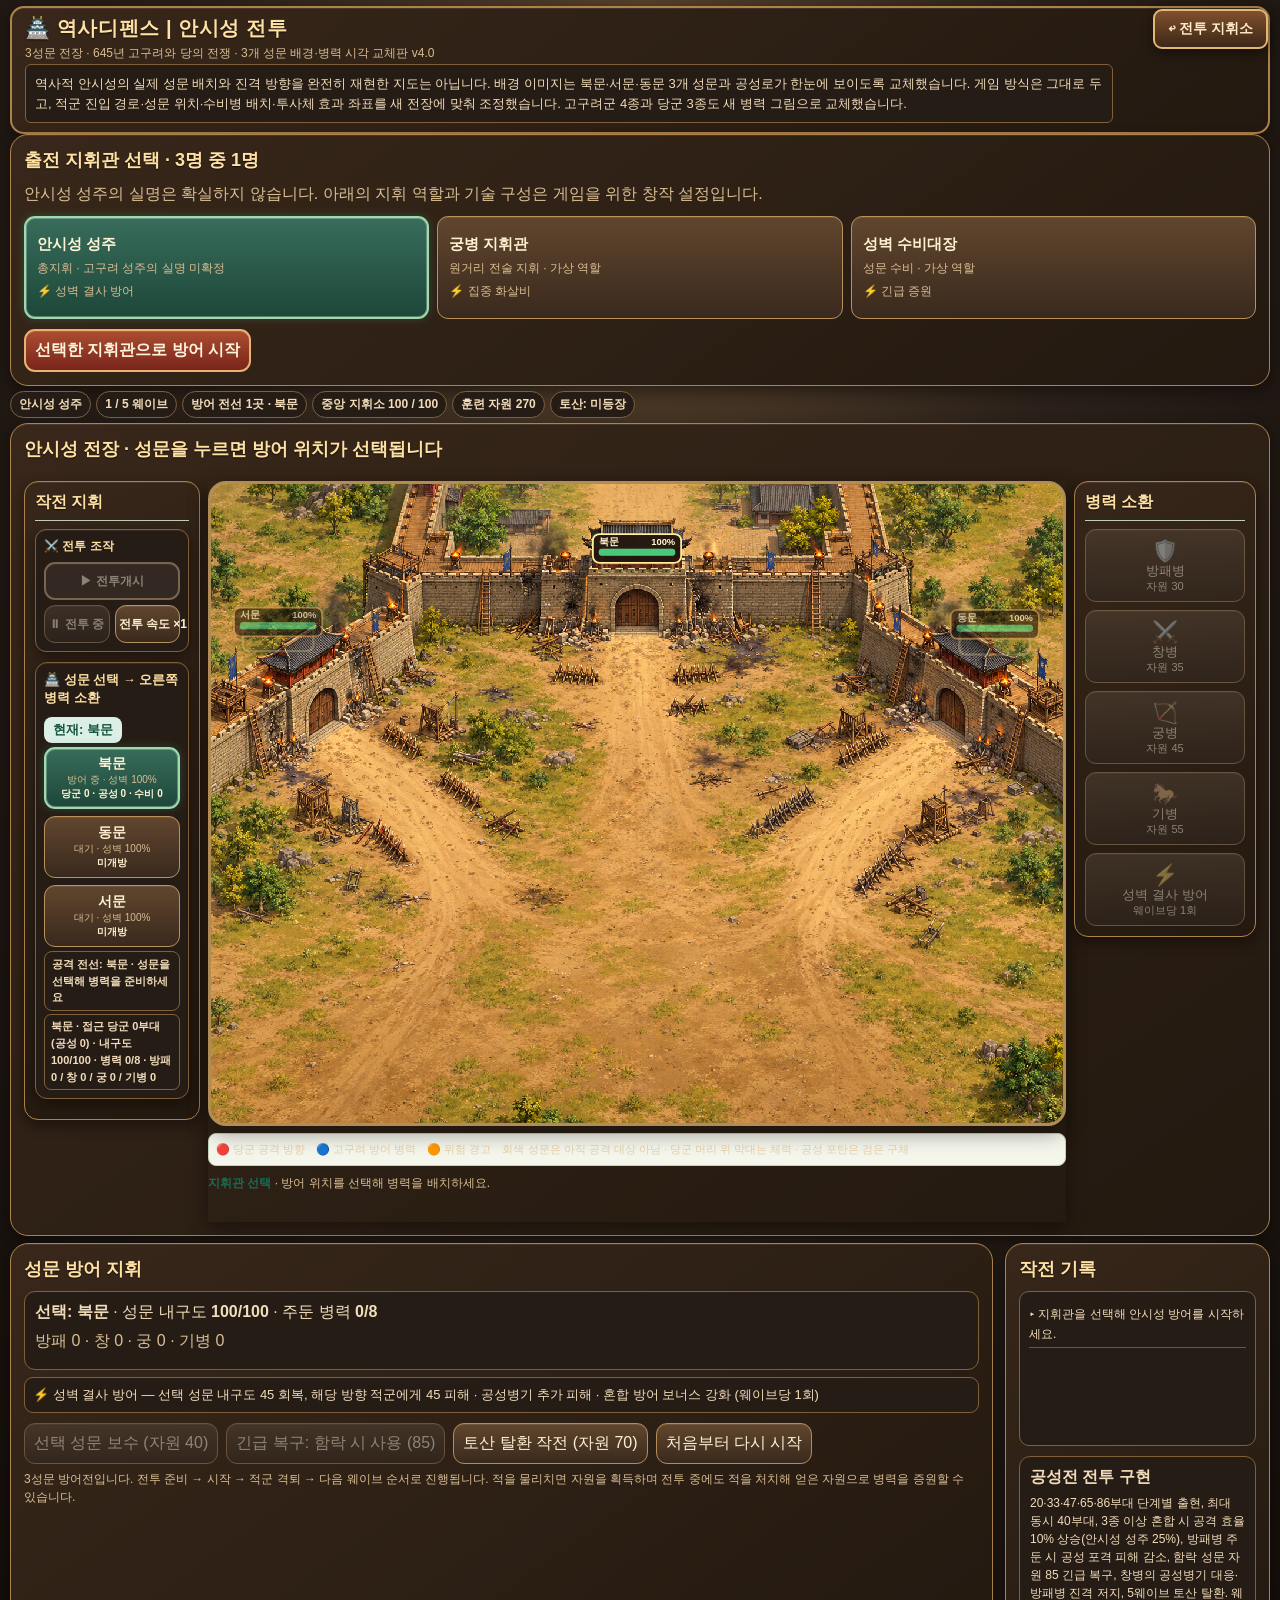
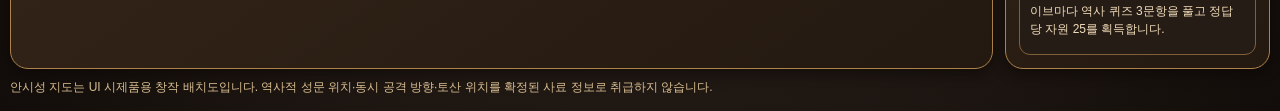
==== stages/ansi/index.html @ 58dad1f4 "Add 4 defense stages" ====
<!DOCTYPE html>
<html lang="ko"><head><meta charset="utf-8"/><meta content="width=device-width, initial-scale=1" name="viewport"/><title>역사디펜스 | 안시성 전투 v3.1 병력 그래픽 적용</title><style>
:root{font-family:'Malgun Gothic','Noto Sans KR',sans-serif;color:#27445b}*{box-sizing:border-box}body{margin:0;background:linear-gradient(145deg,#dceaf0,#f3ecdb);padding:14px}.wrap{max-width:1200px;margin:auto}header,.panel,.field{border:2px solid #ffffffd9;border-radius:18px;box-shadow:0 7px 18px #40606b21}header{background:#fffaf0ed;padding:14px 18px}h1{font-size:25px;margin:0 0 4px}h2{font-size:18px;margin:0 0 10px}p{line-height:1.5;margin:6px 0}.muted,small{color:#617b88}.hud{display:flex;gap:8px;flex-wrap:wrap;margin:10px 0}.chip{background:#fff;border-radius:30px;padding:7px 11px;font-size:13px;font-weight:700;border:1px solid #aacaca}.panel{padding:13px;background:#fffefaed}.field{overflow:hidden;position:relative;background:#b6c6a5}.field svg{display:block;width:100%;height:auto;max-height:535px}.layout{display:grid;grid-template-columns:minmax(0,1fr) 265px;gap:12px;margin-top:12px}.controls{display:grid;grid-template-columns:repeat(5,minmax(0,1fr));gap:7px;margin-top:10px}button{font:inherit;cursor:pointer;border:1px solid #a1b5bb;background:#eff6f6;border-radius:11px;color:#27445b;padding:9px}button:hover:not(:disabled){filter:brightness(.97)}button:disabled{cursor:not-allowed;opacity:.5}button.on{background:#d2ede5;border:2px solid #29886b;color:#175b47}.gates{display:grid;grid-template-columns:repeat(4,1fr);gap:6px}.gate{padding:7px 2px;min-width:0;font-weight:700;font-size:13px}.gate small{display:block;font-weight:400;font-size:11px}.stepper{display:flex;gap:6px;flex-wrap:wrap}.stepper button{min-width:48px;padding:7px 10px}.big{font-size:16px;font-weight:800;display:block}.sub{display:block;font-size:11px;margin-top:3px}.action{background:#dcebe5}.log{height:155px;overflow:auto;background:#eef3f1;border-radius:10px;padding:9px;font-size:12px;line-height:1.7}.log div{padding:3px 0;border-bottom:1px solid #d2dedb}.stat{background:#edf3f5;padding:10px;border-radius:11px;margin-top:10px}.notice{background:#fff1d1;border-left:4px solid #b88132;padding:9px;border-radius:6px;font-size:13px}.field .lane{transition:opacity .2s}.field .gateShape{cursor:pointer}.field .gateShape:hover rect{filter:brightness(1.15)}.mark{font-size:13px;font-weight:900;paint-order:stroke;stroke:#162b25;stroke-width:2.8px;stroke-linejoin:round;fill:white}.enemy{fill:#c45241;stroke:white;stroke-width:1.5}.enemy.siege{fill:#875745;stroke:#f4c76f;stroke-width:3}.enemyLabel{font-size:11px;font-weight:800;fill:white;text-anchor:middle;pointer-events:none}.projectile{fill:#f8da78;stroke:#ac702d;stroke-width:2}.warn{color:#a8412e;font-weight:900}.phase{font-weight:800;color:#196c55}.ally{fill:#4588ac;stroke:white;stroke-width:1.2}#hill{display:none}.footer{font-size:12px;color:#617b88;margin:9px 0}.legend{font-size:12px}.legend span{margin-right:12px}.status{font-size:12px;color:#466b76}@media(max-width:860px){.layout{grid-template-columns:1fr}.field svg{max-height:none}.log{height:110px}}@media(max-width:590px){body{padding:6px}h1{font-size:19px}.controls{gap:3px}.controls button{font-size:12px;padding:7px 2px}.gates{gap:3px}.gate{font-size:11px}.gate small{font-size:10px}}

.heroPick{display:grid;grid-template-columns:repeat(3,minmax(0,1fr));gap:8px;margin:10px 0}.heroPick button{min-height:103px;text-align:left;padding:11px;background:#f2f6ef}.heroPick button strong{display:block;font-size:15px}.heroPick button span{display:block;color:#617b88;font-size:12px;margin-top:6px;line-height:1.4}.heroPick button.on{background:#d4eee2}.heroPick button[aria-pressed="true"]{outline:2px solid #287962}.gateAlert{background:#ffe1d6!important;border-color:#cc453b!important;color:#8b251f!important;animation:gatePulse 1s infinite alternate}@keyframes gatePulse{from{box-shadow:0 0 0 transparent}to{box-shadow:0 0 0 4px #dc5c4555}}.dangerBanner{font-weight:800;color:#a52920;margin-top:8px;min-height:22px}.heroStatus{margin-top:7px;background:#e7f3ea;padding:8px;border-radius:9px;font-size:13px}@media(max-width:590px){.heroPick{grid-template-columns:1fr}.heroPick button{min-height:58px}.heroPick button span{margin-top:2px}}

/* v0.4: battlefield-side gate selector */
.quickGateWrap{margin-top:9px;padding:10px 11px;background:#fffdf6;border:1px solid #b7d2cb;border-radius:12px}
.quickGateTitle{display:flex;justify-content:space-between;gap:10px;align-items:center;font-size:13px;font-weight:800;margin-bottom:7px;flex-wrap:wrap}
#quickGates{display:grid;grid-template-columns:repeat(4,minmax(0,1fr));gap:6px}
#quickGates button{min-width:0;padding:7px 4px;font-weight:800;font-size:13px;min-height:47px;background:#eff6f6}
#quickGates button.on{background:#c6ebdb;border:2px solid #287962;color:#13533e}
#quickGates button.is-inactive{background:#e7e9e7;color:#67787e}
#quickGates button.is-fallen{background:#dadfe2;color:#5f666c}
#quickGates button.gateAlert{background:#ffe1d6!important}
#quickGates small{display:block;font-size:10px;font-weight:500;margin-top:2px}
#quickGateSummary{margin-top:7px;font-size:12px;font-weight:700;color:#2d5962;min-height:19px}
#troops{margin-top:7px}
#troops button{min-height:78px}
#selectedInfo{margin-top:5px}
@media(max-width:590px){.quickGateWrap{padding:7px}#quickGates{gap:3px}#quickGates button{font-size:12px;padding:6px 1px}.quickGateTitle{font-size:12px}#troops button{min-height:70px}}
/* v0.5: threat awareness without scrolling */
#quickGates button{position:relative;transition:background-color .15s,border-color .15s}
#quickGates button .gateMeta{display:block;font-size:11px;font-weight:650;margin-top:3px}
#quickGates button .gateAlertText{color:#9b2820;font-weight:900}
#quickGates button.is-watch{background:#fff0cc;border-color:#cb9a43}
#quickGates button.is-critical{background:#ffcec6!important;border:2px solid #c53e33!important;animation:gatePulse .85s infinite alternate}
#quickGates button.on{outline:2px solid #167557;outline-offset:-4px}
#quickGates button.is-critical.on{outline:3px solid #167557;outline-offset:-5px}
#threatOverview{margin-top:8px;padding:8px 10px;background:#edf5f2;border-radius:8px;font-size:12px;font-weight:700;line-height:1.5}
#threatOverview.has-danger{background:#fff0d8;color:#873923;border-left:4px solid #d35a3d}
#quickGateSummary{line-height:1.55}
#dangerBanner{line-height:1.55}
@media(max-width:590px){#quickGates button .gateMeta{font-size:10px}#quickGates button{min-height:66px}}

/* v0.6: character silhouettes, legible health and projectile rendering */
#unitMarkers .troopSprite,#enemyMarkers .enemySprite{pointer-events:none;filter:drop-shadow(0 2px 2px #233d3470)}
#enemyMarkers .enemySprite{transition:filter .1s}
#enemyMarkers .bossGlow{filter:drop-shadow(0 0 8px #f3ac50)}
#projectileMarkers .shotTrail{stroke:#e3a448;stroke-width:3;stroke-linecap:round}
#projectileMarkers .shotImpact{fill:#ffe1a0;stroke:#d0833d;stroke-width:2}
#quickGates button.is-critical{animation:gatePulse .85s infinite alternate}
.battleKey{display:flex;gap:12px;flex-wrap:wrap;align-items:center;margin:7px 0;font-size:12px;font-weight:700;color:#365868}
.battleKey .blueDot,.battleKey .redDot,.battleKey .amberDot{width:10px;height:10px;display:inline-block;border-radius:50%;margin-right:4px}
.battleKey .blueDot{background:#387eac}.battleKey .redDot{background:#b14b3a}.battleKey .amberDot{background:#bb833f}

/* v0.7 combat motion and siege feedback */
#enemyMarkers .enemySprite .walkBody{transform-box:fill-box;transform-origin:center bottom;animation:ansiMarch .43s ease-in-out infinite alternate}
#enemyMarkers .enemySprite.siegeType .walkBody{animation:ansiSiegeRoll .7s ease-in-out infinite alternate}
#enemyMarkers .enemySprite.bossType .walkBody{animation:ansiMarch .7s ease-in-out infinite alternate}
#unitMarkers .troopSprite{animation:ansiGuard 1.15s ease-in-out infinite alternate}
#enemyMarkers .enemySprite .siegeWheel{fill:#4d392e;stroke:#e6b874;stroke-width:2}
#impactMarkers .gateExplosion{pointer-events:none}
#impactMarkers .gateExplosion circle{fill:#f4c574;stroke:#d6653d;stroke-width:2}
#impactMarkers .gateExplosion text{fill:#fff;stroke:#71382b;stroke-width:2;paint-order:stroke;font-weight:900}
#impactMarkers .arrowHit{fill:#ffeaa7;stroke:#e7a34e;stroke-width:2}
#gateShapes .gateHitGlow{pointer-events:none;fill:#ffbd74;opacity:.68}
@keyframes ansiMarch{from{transform:translateY(-1.5px) rotate(-2deg)}to{transform:translateY(1.5px) rotate(2deg)}}
@keyframes ansiSiegeRoll{from{transform:translateX(-2px) rotate(-1deg)}to{transform:translateX(2px) rotate(1deg)}}
@keyframes ansiGuard{from{opacity:.86}to{opacity:1}}
@media(prefers-reduced-motion:reduce){#enemyMarkers .enemySprite .walkBody,#unitMarkers .troopSprite{animation:none}}

/* v1.5 tablet readability and single-glance control layout */
html{scroll-behavior:smooth}
#quickGates button{touch-action:manipulation}
#troops button{touch-action:manipulation;line-height:1.2}
#quickGateCurrent{background:#dcefe6;color:#13543d;border-radius:8px;padding:4px 9px;white-space:nowrap}
#quickGates button.on{box-shadow:inset 0 0 0 2px #166a51,0 2px 7px #12654922}
#quickGateSummary{background:#edf6f1;border-radius:7px;padding:5px 8px}
#troops button:not(:disabled){background:#f5fbf8;border-color:#8bbcaf}
#troops button#skill:not(:disabled){background:#fff0d1;border-color:#d3a751}
#troops button:focus-visible,#quickGates button:focus-visible{outline:3px solid #e6a833;outline-offset:1px}
@media (min-width:800px) and (max-height:900px){
 body{padding:6px 10px}header{padding:7px 13px}h1{font-size:20px;margin-bottom:1px}header p{font-size:12px;margin:2px 0}
 .hud{margin:5px 0;gap:5px}.chip{padding:4px 8px;font-size:12px}
 .field svg{max-height:min(42vh,360px)}
 .legend{font-size:10px;line-height:1.2;margin-top:2px}
 .quickGateWrap{margin-top:4px;padding:6px 8px}.quickGateTitle{margin-bottom:4px}
 #quickGates button{min-height:50px;padding:3px 3px;font-size:12px}
 #quickGates small{font-size:10px;margin-top:0}#quickGates button .gateMeta{font-size:10px;margin-top:0}
 #threatOverview{margin-top:4px;padding:4px 7px;font-size:11px}
 #quickGateSummary{margin-top:3px;padding:3px 6px;font-size:11px}
 #troops{margin-top:4px}#troops button{min-height:62px;padding:4px 5px;font-size:12px}
 #troops .big{font-size:18px}#troops .sub{margin-top:1px}
 .layout{margin-top:7px}
}
@media(max-width:799px){
 .field svg{max-height: min(47vh,420px)}
 #quickGates{gap:4px}#quickGates button{min-height:60px}
 .quickGateWrap{padding:7px}.controls{gap:4px}
 #troops button{min-height:72px;padding:5px 2px}
}
@media(max-width:440px){
 .quickGateTitle{font-size:11px;gap:4px}
 #quickGateCurrent{padding:2px 5px}
 #quickGates button{font-size:11px;padding:5px 1px}
 #quickGates button .gateMeta{font-size:9px}
 #quickGateSummary{font-size:11px}
}
@media(prefers-reduced-motion:reduce){html{scroll-behavior:auto}#quickGates button.is-critical{animation:none}}
.worksheetQuiz[hidden]{display:none!important}.worksheetQuiz{margin:10px 0;border:2px solid #b7bfa0}.quizTop{display:flex;justify-content:space-between;align-items:center;gap:12px}.quizTop h2{margin:0}.quizTop span{font-weight:800;color:#43665a}.quizAnswers{display:grid;grid-template-columns:repeat(2,minmax(0,1fr));gap:8px;margin:10px 0}.quizAnswers button{padding:14px 11px;min-height:52px;text-align:left;background:#edf5f3;border:1px solid #9fb9be;border-radius:11px;font-size:15px;cursor:pointer}.quizAnswers button:disabled{opacity:.68;cursor:default}#quizQuestion{font-size:17px;line-height:1.5}#quizFeedback{min-height:24px;color:#215d59;font-weight:700}@media(max-width:620px){.quizAnswers{grid-template-columns:1fr}}
/* v1.9: No-scroll flow: battlefield → compact combat control → gate selection → summon */
.quickCombatBar{display:flex;align-items:center;justify-content:space-between;gap:8px;margin:10px 0 0;padding:7px 10px;border:1px solid #a3c8b9;border-radius:11px;background:#e8f4ee;flex-wrap:wrap}
.quickCombatLabel{font-size:12px;font-weight:900;color:#27614e;white-space:nowrap}
.quickCombatBar .stepper{display:flex;gap:6px;align-items:center;flex-wrap:nowrap}
.quickCombatBar .stepper button{min-height:37px;padding:6px 11px;font-size:12px;font-weight:800;white-space:nowrap}
.quickCombatBar #startWave{background:#28765b;color:white;border-color:#216e53}
.quickCombatBar #startWave:disabled{background:#91a99d;color:#f6f8f6}
.quickCombatBar + .quickGateWrap{margin-top:5px}
@media(max-width:590px){.quickCombatBar{padding:6px;gap:4px}.quickCombatLabel{font-size:11px}.quickCombatBar .stepper{gap:3px}.quickCombatBar .stepper button{font-size:11px;padding:6px 5px;min-height:37px}}

.pauseNotice{background:#fff0bf;border:2px solid #b87626;color:#714716;border-radius:10px;padding:9px 12px;margin:8px 0;font-size:13px;font-weight:800;text-align:center}
.pauseNotice[hidden]{display:none!important}
.quickCombatBar button:focus-visible,.quickGateWrap button:focus-visible,.controls button:focus-visible{outline:3px solid #d6a02b;outline-offset:2px}
</style><style>
/* v2.8: three-front side command deck */
.wrap{max-width:1440px}
.threeGateLayout{display:grid;grid-template-columns:200px minmax(0,1fr) 218px;gap:10px;align-items:start;margin-top:10px}
.battleSide{padding:12px;background:#f5f6ef;border:1px solid #b7cec1;border-radius:14px;min-width:0}
.battleSide h3{font-size:16px;margin:0 0 10px;color:#315b4e}
.battleSide .quickCombatBar,.battleSide .quickGateWrap{margin:0 0 10px;padding:8px;display:block}
.battleSide .quickCombatBar .quickCombatLabel{display:block;margin-bottom:7px}
.battleSide .quickCombatBar .stepper{display:grid;grid-template-columns:1fr 1fr;gap:5px}
.battleSide .quickCombatBar #startWave{grid-column:1 / -1}
.battleSide .quickCombatBar button{font-size:12px;min-height:38px;padding:7px 3px;min-width:0}
.battleSide #quickGates{display:grid;grid-template-columns:1fr;gap:7px}
.battleSide #quickGates button{font-size:14px;min-height:54px}
.battleSide #quickGateSummary,.battleSide #threatOverview{font-size:11px}
.battleSide #troops{display:flex;flex-direction:column;gap:8px;margin:0}
.battleSide #troops button{width:100%;min-height:57px;padding:8px 5px;font-size:13px}
.battleSide #troops .sub{font-size:11px}
.battleCenter{min-width:0}
.battleCenter .field{margin:0}
.battleCenter .field svg{max-height:initial}
.battleCenter .legend{font-size:11px;margin:7px 0}
.battleCenter #stateText{margin:8px 0}
@media(max-width:1020px){.threeGateLayout{grid-template-columns:155px minmax(0,1fr) 162px;gap:6px}.battleSide{padding:7px}.battleSide h3{font-size:14px}.battleSide #troops button{font-size:12px}.battleSide #quickGates button{font-size:12px}}
@media(max-width:690px){.threeGateLayout{grid-template-columns:1fr 1fr;gap:7px}.battleCenter{grid-column:1 / -1;grid-row:1}.battleSide{grid-row:2}.battleSide #quickGates{grid-template-columns:repeat(3,minmax(0,1fr))}.battleSide #quickGates button{font-size:11px;min-height:54px}.battleSide #troops{display:grid;grid-template-columns:repeat(2,minmax(0,1fr));gap:5px}.battleSide #troops button{min-height:47px}.battleSide #troops button:last-child{grid-column:1/-1}.battleSide .quickCombatBar .stepper{grid-template-columns:repeat(3,minmax(0,1fr))}.battleSide .quickCombatBar #startWave{grid-column:1 / -1}}

/* v3.0 restoration: enlarged central battlefield without altering simulation. */
.wrap{max-width:1480px}
.threeGateLayout{grid-template-columns:176px minmax(0,1fr) 182px;gap:8px}
.battleSide{padding:10px;background:linear-gradient(180deg,#f9f6eb,#ebf2e8);border-color:#9bbaa8;box-shadow:inset 0 1px #fff}
.battleSide h3{margin:0 0 8px;border-bottom:1px solid #becdbd;padding-bottom:7px}
.battleCenter .field{border:3px solid #a58b64;box-shadow:inset 0 0 0 2px #e9d7a2,0 7px 18px #34473d24;background:#abc09a}
.battleCenter .field svg{width:100%;height:auto;max-height:none;display:block}
.battleSide #quickGates button{min-height:62px}
.battleSide #troops button{min-height:64px}
.battleSide #troops .big{font-size:21px}
.battleCenter .legend{background:#f4f5eb;border:1px solid #c2d1b7;padding:7px;border-radius:8px;line-height:1.5}
#enemyMarkers .enemySprite{filter:drop-shadow(0 0 1px #fff3) drop-shadow(0 3px 2px #4a312b80)}
#unitMarkers .troopSprite{filter:drop-shadow(0 0 2px #a8e5ff) drop-shadow(0 2px 2px #143c5f80)}
#gateShapes .gateShape{filter:drop-shadow(0 2px 2px #453d3270)}
@media(max-width:1100px) and (min-width:691px){.threeGateLayout{grid-template-columns:145px minmax(0,1fr) 152px;gap:6px}.battleSide{padding:7px}.battleSide #quickGates button{min-height:56px}}
@media(max-width:690px){.threeGateLayout{grid-template-columns:minmax(0,1fr) minmax(0,1fr)}.battleCenter{grid-column:1/-1;grid-row:1}.battleSide{grid-row:2}.battleSide #quickGates button{min-height:52px}.battleSide #troops button{min-height:48px}}
</style><style id="unified-defense-ui">
/* v2.5: Preserve original battle mechanics and battlefield art. UI shell only. */
body{background:linear-gradient(145deg,#251a12,#4b3421 45%,#191611)!important;color:#f7e6c7!important}
.wrap{background:transparent!important}
header,.panel,.learning-panel,.upgrade-panel{border-color:#b28a57!important;background-color:#2b2119!important;color:#f6e2bf!important;box-shadow:0 4px 15px #130d0988!important}
header h1,header h2,.panel h2,.panel h3{color:#ffdf9b!important;text-shadow:0 1px 1px #160f0a}
header button,.panel button,.upgrade-panel button{border-color:#b78b53!important}
#defense-lobby-return{position:fixed;right:12px;top:9px;z-index:99998;text-decoration:none;color:#fff0c8;background:linear-gradient(180deg,#744a2e,#332318);border:2px solid #e1b579;border-radius:9px;padding:9px 13px;font:800 14px 'Malgun Gothic',sans-serif;box-shadow:0 4px 12px #0007}
#defense-lobby-return:focus-visible{outline:3px solid #ffda73}
</style><link rel="stylesheet" href="command_ui_pilot.css"/><style id="ansi-art-enhancement-v30">
/* Graphics-only treatment: no positioning, collision, wave or resource mechanics changed. */
.battleCenter .field{background:#b6aa7c;box-shadow:inset 0 0 0 2px #d5bd82,0 8px 20px #0807055c!important}
.battleCenter .field svg{filter:saturate(1.12) contrast(1.05)}
.troopSprite{filter:drop-shadow(0 1px 1px #152b3299)}
.enemySprite{filter:drop-shadow(0 2px 2px #281610aa)}

<style id="ansi-v33-waryong-style">
.battleCenter .field svg{max-height:460px!important}
.battleCenter .field image{image-rendering:pixelated}
#gateShapes text{opacity:0;pointer-events:none} #gateShapes rect{fill-opacity:.06!important;stroke-opacity:.28} #gateHealthBars{pointer-events:none}
.gateShape rect{fill-opacity:.62}
#enemyMarkers .enemySprite{filter:drop-shadow(0 2px 2px #2d160faa) drop-shadow(0 0 2px #fff2)!important}
#unitMarkers .troopSprite{filter:drop-shadow(0 0 2px #d3f1ff) drop-shadow(0 2px 2px #102f4980)!important}
#enemyMarkers .miniTroop,#unitMarkers .miniTroop{opacity:.96}
#enemyMarkers .rear{opacity:.88}
</style>
</style></head><body><a id="defense-lobby-return" href="../../index.html">↩ 전투 지휘소</a><div class="wrap"><header><h1>🏯 역사디펜스 | 안시성 전투</h1><p class="muted">3성문 전장 · 645년 고구려와 당의 전쟁 · 3개 성문 배경·병력 시각 교체판 v4.0</p><p class="notice">역사적 안시성의 실제 성문 배치와 진격 방향을 완전히 재현한 지도는 아닙니다. 배경 이미지는 북문·서문·동문 3개 성문과 공성로가 한눈에 보이도록 교체했습니다. 게임 방식은 그대로 두고, 적군 진입 경로·성문 위치·수비병 배치·투사체 효과 좌표를 새 전장에 맞춰 조정했습니다. 고구려군 4종과 당군 3종도 새 병력 그림으로 교체했습니다.</p></header><section aria-label="지휘관 선택" class="panel" id="heroPanel"><h2>출전 지휘관 선택 · 3명 중 1명</h2><p class="muted">안시성 성주의 실명은 확실하지 않습니다. 아래의 지휘 역할과 기술 구성은 게임을 위한 창작 설정입니다.</p><div class="heroPick" id="heroPick"></div><button class="action" id="confirmHero">선택한 지휘관으로 방어 시작</button></section><section aria-label="학습지 역사 퀴즈" class="panel worksheetQuiz" hidden="" id="quizPanel"><div class="quizTop"><h2>📖 전투 준비 · 역사 퀴즈</h2><span id="quizProgress"></span></div><p class="muted">선사 문화부터 삼국과 고구려의 대외 전쟁까지, 인물·사건·제도 중심의 쉬운 사실 확인 문제 60문항 중 15문항을 무작위로 풉니다. 정답마다 자원 25를 얻습니다.</p><h3 id="quizQuestion"></h3><div class="quizAnswers" id="quizAnswers"></div><p id="quizFeedback" role="status"></p><button class="action" disabled="" id="quizNext">다음 문제</button></section><div class="hud"><span class="chip" id="heroHud">지휘관 선택</span><span class="chip" id="wHud">1 / 5 웨이브</span><span class="chip" id="frontHud">공격 성문 1곳</span><span class="chip" id="keepHud">중앙 지휘소 100 / 100</span><span class="chip" id="cashHud">훈련 자원 160</span><span class="chip" id="hillHud">토산 이벤트: 대기</span></div><div class="panel"><div style="display:flex;justify-content:space-between;gap:8px;flex-wrap:wrap;align-items:center"><h2>안시성 전장 · 성문을 누르면 방어 위치가 선택됩니다</h2></div><div class="threeGateLayout"><aside aria-label="전투와 성문 선택" class="battleSide leftSide"><h3>작전 지휘</h3><div aria-label="전투 진행 조작" class="quickCombatBar" role="group"><span class="quickCombatLabel">⚔️ 전투 조작</span><div class="stepper"><button class="action" id="startWave">▶ 전투개시</button><button id="pauseWave">⏸ 일시정지</button><button id="speedBtn">속도 ×1</button></div></div><div aria-label="빠른 성문 선택" class="quickGateWrap"><div class="quickGateTitle"><span>🏯 성문 선택 → 오른쪽 병력 소환</span><span id="quickGateCurrent">현재: 북문</span></div><div aria-label="병력 배치할 성문 선택" id="quickGates" role="group"></div><div aria-live="polite" id="threatOverview" role="status"></div><div aria-live="polite" id="quickGateSummary"></div></div></aside><div class="battleCenter"><div class="field"><svg aria-label="안시성 북문 동문 서문 3개 성문 공성 전장" role="img" viewBox="0 0 1448 1086"><image href="assets/backgrounds/ansi-threegates-bg.png" x="0" y="0" width="1448" height="1086" preserveAspectRatio="xMidYMid slice"/><g id="lanes" fill="none" stroke-linecap="round" opacity=".42"><g class="lane" data-lane="N"><path d="M724 1036L724 286" stroke="#f0dfb9" stroke-width="84" opacity=".06"/><path d="M724 1036L724 286" stroke="#c97f55" stroke-dasharray="18 16" stroke-width="6" opacity=".42"/></g><g class="lane" data-lane="W"><path d="M316 1036L168 397" stroke="#f0dfb9" stroke-width="84" opacity=".06"/><path d="M316 1036L168 397" stroke="#c97f55" stroke-dasharray="18 16" stroke-width="6" opacity=".42"/></g><g class="lane" data-lane="E"><path d="M1130 1036L1264 397" stroke="#f0dfb9" stroke-width="84" opacity=".06"/><path d="M1130 1036L1264 397" stroke="#c97f55" stroke-dasharray="18 16" stroke-width="6" opacity=".42"/></g></g><g id="gateShapes"><g class="gateShape" data-gate="N"><rect fill="#6b4a3d" x="665" y="112" width="120" height="42" rx="10" stroke="#f6e3a3" stroke-width="4"/><text class="mark" text-anchor="middle" x="725" y="139">북문</text></g><g class="gateShape" data-gate="W"><rect fill="#6b4a3d" x="54" y="242" width="120" height="42" rx="10" stroke="#f6e3a3" stroke-width="4"/><text class="mark" text-anchor="middle" x="114" y="269">서문</text></g><g class="gateShape" data-gate="E"><rect fill="#6b4a3d" x="1272" y="248" width="120" height="42" rx="10" stroke="#f6e3a3" stroke-width="4"/><text class="mark" text-anchor="middle" x="1332" y="275">동문</text></g></g><g id="gateHealthBars"></g><g id="unitMarkers"></g><g id="enemyMarkers"></g><g id="projectileMarkers"></g><g id="siegeShellMarkers"></g><g id="impactMarkers"></g></svg></div><div class="legend">🔴 당군 공격 방향　🔵 고구려 방어 병력　🟠 위험 경고　회색 성문은 아직 공격 대상 아님 · 당군 머리 위 막대는 체력 · 공성 포탄은 검은 구체</div><div aria-live="polite" class="pauseNotice" hidden="" id="pauseNotice" role="status">⏸ 전투 일시정지 · 성문을 선택하고 병력을 보충한 뒤 ‘전투 재개’를 누르세요.</div><p class="status" id="stateText"></p><div class="dangerBanner" id="dangerBanner" role="status"></div></div><aside aria-label="병력 소환" class="battleSide rightSide"><h3>병력 소환</h3><div aria-label="선택 성문 병력 소환" class="controls" id="troops"></div></aside></div></div><div class="layout"><main class="panel"><h2>성문 방어 지휘</h2><div class="stat" id="selectedInfo"></div><div class="heroStatus" id="heroStatus"></div><div style="display:flex;gap:8px;flex-wrap:wrap;margin-top:10px"><button class="action" id="repair">선택 성문 보수 (자원 40)</button><button class="action" id="recoverGate">함락 성문 긴급 복구 (자원 85)</button><button class="action" id="hillAction">토산 탈환 작전 (자원 70)</button><button id="reset">처음부터 다시 시작</button></div><p class="muted" style="font-size:12px">3성문 방어전입니다. 전투 준비 → 시작 → 적군 격퇴 → 다음 웨이브 순서로 진행됩니다. 적을 물리치면 자원을 획득하며 전투 중에도 적을 처치해 얻은 자원으로 병력을 증원할 수 있습니다.</p></main><aside class="panel"><h2>작전 기록</h2><div aria-live="polite" class="log" id="log"></div><div class="stat"><b>공성전 전투 구현</b><p style="font-size:12px">20·33·47·65·86부대 단계별 출현, 최대 동시 40부대, 3종 이상 혼합 시 공격 효율 10% 상승(안시성 성주 25%), 방패병 주둔 시 공성 포격 피해 감소, 함락 성문 자원 85 긴급 복구, 창병의 공성병기 대응·방패병 진격 저지, 5웨이브 토산 탈환. 웨이브마다 역사 퀴즈 3문항을 풀고 정답당 자원 25를 획득합니다.</p></div></aside></div><p class="footer">안시성 지도는 UI 시제품용 창작 배치도입니다. 역사적 성문 위치·동시 공격 방향·토산 위치를 확정된 사료 정보로 취급하지 않습니다.</p></div>
<script>
'use strict';
const $=id=>document.getElementById(id), names={N:'북문',E:'동문',W:'서문',S:'남문'},order=['N','E','W'];
const units=[{n:'방패병',c:30,power:1.15},{n:'창병',c:35,power:1.55},{n:'궁병',c:45,power:1.75},{n:'기병',c:55,power:2.15}];
const HEROES={castellan:{name:'안시성 성주',role:'총지휘 · 고구려 성주의 실명 미확정',skill:'성벽 결사 방어',desc:'선택 성문 내구도 45 회복, 해당 방향 적군에게 45 피해 · 공성병기 추가 피해 · 혼합 방어 보너스 강화'},archer:{name:'궁병 지휘관',role:'원거리 전술 지휘 · 가상 역할',skill:'집중 화살비',desc:'선택 성문 방향 적군에게 60 피해, 8초간 궁병 공격력 증가'},guard:{name:'성벽 수비대장',role:'성문 수비 · 가상 역할',skill:'긴급 증원',desc:'선택 성문 방패병 2부대 지원, 내구도 15 회복'}};
const QUIZ_BANK=[{"id":"U1-01","topic":1,"q":"구석기 시대에 사용한 대표적인 석기는?","options":["뗀석기","청동기","간석기","철기"],"answer":0},{"id":"U1-02","topic":1,"q":"연천 전곡리에서 발견된 대표적인 구석기 유물은?","options":["반달돌칼","주먹도끼","빗살무늬 토기","비파형 동검"],"answer":1},{"id":"U1-03","topic":1,"q":"구석기 시대 사람들의 주된 생활 방식은?","options":["해상 무역을 통한 생활","벼농사 중심의 정착 생활","사냥과 채집을 위한 이동 생활","철제 농기구를 이용한 농사"],"answer":2},{"id":"U1-04","topic":1,"q":"신석기 시대에 본격적으로 사용하기 시작한 석기는?","options":["철제 농기구","뗀석기","청동 거울","간석기"],"answer":3},{"id":"U1-05","topic":1,"q":"신석기 시대의 대표적인 토기는?","options":["빗살무늬 토기","백자","민무늬 토기","청자"],"answer":0},{"id":"U1-06","topic":1,"q":"신석기 시대에 실을 만드는 데 사용한 유물은?","options":["반달돌칼","가락바퀴","비파형 동검","청동 거울"],"answer":1},{"id":"U1-07","topic":1,"q":"신석기 시대에 나타난 생활 변화로 옳은 것은?","options":["철제 무기의 대량 생산","율령 반포","농경과 목축의 시작","화백 회의 운영"],"answer":2},{"id":"U1-08","topic":1,"q":"청동기 시대의 대표적인 무기이자 권력의 상징은?","options":["가락바퀴","돌괭이","주먹도끼","비파형 동검"],"answer":3},{"id":"U1-09","topic":1,"q":"청동기 시대 농작물을 수확하는 데 사용한 도구는?","options":["반달돌칼","고인돌","빗살무늬 토기","청동 거울"],"answer":0},{"id":"U1-10","topic":1,"q":"청동기 시대 지배층의 무덤을 대표하는 유적은?","options":["움집","고인돌","막집","동굴"],"answer":1},{"id":"U1-11","topic":2,"q":"우리 역사상 최초의 국가로 알려진 나라는?","options":["고구려","옥저","고조선","부여"],"answer":2},{"id":"U1-12","topic":2,"q":"단군의 고조선 건국 이야기가 기록된 책은?","options":["조선왕조실록","삼국사기","고려사","삼국유사"],"answer":3},{"id":"U1-13","topic":2,"q":"홍익인간이라는 건국 이념을 내세운 국가는?","options":["고조선","부여","옥저","동예"],"answer":0},{"id":"U1-14","topic":2,"q":"고조선 건국 이야기에서 등장하는 건국 인물은?","options":["주몽","단군왕검","온조","박혁거세"],"answer":1},{"id":"U1-15","topic":2,"q":"철기 문화를 본격적으로 수용하고 중계 무역을 발전시킨 고조선의 지도자는?","options":["고이왕","주몽","위만","온조"],"answer":2},{"id":"U1-16","topic":2,"q":"고조선을 침략하여 왕검성을 함락시킨 중국 왕조는?","options":["당","수","송","한"],"answer":3},{"id":"U1-17","topic":2,"q":"살인과 절도에 대한 처벌 내용이 남아 있는 고조선의 법은?","options":["8조법","화백 회의","율령","골품제"],"answer":0},{"id":"U1-18","topic":2,"q":"부여에서 12월에 열었던 제천 행사는?","options":["무천","영고","팔관회","동맹"],"answer":1},{"id":"U1-19","topic":2,"q":"동예에서 다른 마을의 경계를 침범하면 배상하게 한 풍습은?","options":["서옥제","민며느리제","책화","순장"],"answer":2},{"id":"U1-20","topic":2,"q":"삼한에서 제사를 주관한 사람의 명칭은?","options":["마가","상좌평","대대로","천군"],"answer":3},{"id":"U1-21","topic":3,"q":"고구려를 졸본 지역에서 건국한 인물은?","options":["주몽","김수로","온조","박혁거세"],"answer":0},{"id":"U1-22","topic":3,"q":"고구려에서 불교를 받아들이고 태학을 세운 왕은?","options":["내물왕","소수림왕","장수왕","광개토 대왕"],"answer":1},{"id":"U1-23","topic":3,"q":"고구려 소수림왕이 국가 통치 체제를 정비하면서 반포한 것은?","options":["22담로","9주 5소경","율령","골품제"],"answer":2},{"id":"U1-24","topic":3,"q":"백제를 건국한 고구려 계통의 이주 세력 지도자는?","options":["법흥왕","주몽","근초고왕","온조"],"answer":3},{"id":"U1-25","topic":3,"q":"3세기 백제에서 관등제와 관복제를 정비한 왕은?","options":["고이왕","성왕","무령왕","근초고왕"],"answer":0},{"id":"U1-26","topic":3,"q":"4세기 백제가 전성기를 맞이한 왕은?","options":["동성왕","근초고왕","고이왕","침류왕"],"answer":1},{"id":"U1-27","topic":3,"q":"신라에서 김씨 왕위 세습을 확립하고 마립간 칭호를 사용한 왕은?","options":["법흥왕","지증왕","내물왕","진흥왕"],"answer":2},{"id":"U1-28","topic":3,"q":"내물왕 때 신라를 도와 왜와 가야의 군대를 격퇴한 고구려 왕은?","options":["소수림왕","장수왕","고국원왕","광개토 대왕"],"answer":3},{"id":"U1-29","topic":3,"q":"초기 가야 연맹을 이끈 김해 지역의 나라는?","options":["금관가야","백제","옥저","대가야"],"answer":0},{"id":"U1-30","topic":3,"q":"후기 가야 연맹의 중심이 되었던 나라는?","options":["동예","대가야","고구려","금관가야"],"answer":1},{"id":"U1-31","topic":4,"q":"광개토 대왕이 사용한 독자적인 연호는?","options":["광무","건원","영락","태봉"],"answer":2},{"id":"U1-32","topic":4,"q":"고구려 장수왕이 수도를 옮긴 곳은?","options":["국내성","사비","웅진","평양"],"answer":3},{"id":"U1-33","topic":4,"q":"장수왕의 남진 정책으로 백제가 한성을 잃고 옮긴 수도는?","options":["웅진","사비","평양","경주"],"answer":0},{"id":"U1-34","topic":4,"q":"고구려가 한강 유역을 차지했던 사실을 보여 주는 비석은?","options":["광개토 대왕릉비","충주 고구려비","단양 신라 적성비","북한산 순수비"],"answer":1},{"id":"U1-35","topic":4,"q":"백제 무령왕이 왕족을 파견하여 지방 통치를 강화한 제도는?","options":["5부","9주 5소경","22담로","사출도"],"answer":2},{"id":"U1-36","topic":4,"q":"백제 성왕이 새 수도로 정한 곳은?","options":["졸본","한성","웅진","사비"],"answer":3},{"id":"U1-37","topic":4,"q":"신라 지증왕 때 달라진 왕의 칭호는?","options":["왕","마립간","이사금","거서간"],"answer":0},{"id":"U1-38","topic":4,"q":"신라 법흥왕이 불교를 공인하는 계기가 된 인물은?","options":["의상","이차돈","왕인","원효"],"answer":1},{"id":"U1-39","topic":4,"q":"신라 진흥왕이 영토 확장 뒤 세운 기념물은?","options":["광개토 대왕릉비","고인돌","순수비","무령왕릉"],"answer":2},{"id":"U1-40","topic":4,"q":"신라가 한강 유역을 확보한 왕은?","options":["내물왕","법흥왕","지증왕","진흥왕"],"answer":3},{"id":"U1-41","topic":5,"q":"삼국에서 불교를 받아들이고 왕권을 강화하는 데 활용한 종교는?","options":["불교","도교","유교","천도교"],"answer":0},{"id":"U1-42","topic":5,"q":"고구려의 대표적인 금동 불상은?","options":["첨성대","금동 연가 7년명 여래 입상","금동 대향로","정림사지 5층 석탑"],"answer":1},{"id":"U1-43","topic":5,"q":"백제를 대표하는 불교 문화재로 옳은 것은?","options":["첨성대","천마총","정림사지 5층 석탑","황룡사 9층 목탑"],"answer":2},{"id":"U1-44","topic":5,"q":"백제의 도교적 신선 사상이 반영된 대표 유물은?","options":["주먹도끼","호우명 그릇","빗살무늬 토기","금동 대향로"],"answer":3},{"id":"U1-45","topic":5,"q":"고구려 고분 벽화의 사신도에서 방위를 나타내는 동물은?","options":["청룡·백호·주작·현무","매·독수리·학·까마귀","호랑이·말·소·사슴","용·봉황·기린·거북"],"answer":0},{"id":"U1-46","topic":5,"q":"고구려에서 유교 경전을 가르치기 위해 세운 교육 기관은?","options":["국자감","태학","성균관","향교"],"answer":1},{"id":"U1-47","topic":5,"q":"신라에서 왕족과 귀족의 신분을 구분하는 제도는?","options":["관등제","골품제","22담로","화백 회의"],"answer":1},{"id":"U1-48","topic":5,"q":"신라 선덕여왕 시기에 세워진 천문 관측 관련 문화재는?","options":["고인돌","무령왕릉","정림사지 5층 석탑","첨성대"],"answer":3},{"id":"U1-49","topic":5,"q":"신라의 돌무지덧널무덤을 대표하는 유적은?","options":["천마총","장군총","무령왕릉","서울 석촌동 고분"],"answer":0},{"id":"U1-50","topic":5,"q":"가야의 영향을 받아 일본에서 제작된 토기는?","options":["고려청자","스에키 토기","민무늬 토기","빗살무늬 토기"],"answer":1},{"id":"U1-51","topic":6,"q":"6세기 말 중국의 남조와 북조를 통일한 나라는?","options":["한","당","수","송"],"answer":2},{"id":"U1-52","topic":6,"q":"수의 등장에 압박을 느낀 고구려가 연합한 북방 세력은?","options":["신라","당","왜","돌궐"],"answer":3},{"id":"U1-53","topic":6,"q":"612년 수나라의 고구려 침공을 지휘한 황제는?","options":["수 양제","당 태종","수 문제","당 고종"],"answer":0},{"id":"U1-54","topic":6,"q":"수나라 별동대를 살수에서 물리친 고구려 장수는?","options":["김춘추","을지문덕","연개소문","고국원왕"],"answer":1},{"id":"U1-55","topic":6,"q":"고구려 침공을 반복하고 대규모 토목 공사를 추진한 끝에 멸망한 나라는?","options":["백제","당","수","신라"],"answer":2},{"id":"U1-56","topic":6,"q":"당 태종의 팽창 정책에 대비해 고구려가 쌓은 것은?","options":["정림사지 5층 석탑","북한산 순수비","만리장성","천리장성"],"answer":3},{"id":"U1-57","topic":6,"q":"정변을 일으켜 실권을 장악한 뒤 당에 강경 정책을 편 고구려 인물은?","options":["연개소문","성왕","을지문덕","온조"],"answer":0},{"id":"U1-58","topic":6,"q":"당 태종이 고구려 침공의 구실로 삼은 사건은?","options":["나제 동맹","연개소문의 정변","살수대첩","금관가야 멸망"],"answer":1},{"id":"U1-59","topic":6,"q":"당군의 오랜 포위에도 고구려 성주와 백성들이 저항한 성은?","options":["사비성","대야성","안시성","한성"],"answer":2},{"id":"U1-60","topic":6,"q":"신라 김춘추가 고구려와의 협상 실패 후 동맹을 맺은 나라는?","options":["왜","수","돌궐","당"],"answer":3}];
const QUIZ_PER_WAVE=3;
const QUIZ_DRAW_COUNT=15;
// 매 게임 15문항은 비복원 추출하고, 선택지 순서를 새롭게 섞어 정답 번호를 ①~④ 각각 3~4개로 맞춘다.
function shuffleInPlace(items){for(let i=items.length-1;i>0;i--){const j=Math.floor(Math.random()*(i+1));[items[i],items[j]]=[items[j],items[i]];}return items;}
function drawQuizSet(){
 const ids=shuffleInPlace(Array.from({length:QUIZ_BANK.length},(_,i)=>i)).slice(0,QUIZ_DRAW_COUNT);
 const posBase=shuffleInPlace([0,1,2,3]);const positions=shuffleInPlace(Array.from({length:QUIZ_DRAW_COUNT},(_,i)=>posBase[i%4]));
 return ids.map((idx,k)=>{
  const original=QUIZ_BANK[idx],correct=original.options[original.answer],desired=positions[k];
  const wrong=shuffleInPlace(original.options.filter((_,i)=>i!==original.answer));
  const options=wrong.slice();options.splice(desired,0,correct);
  return {...original,options,answer:desired};
 });
}
function currentQuiz(){return S.quizSet[(S.wave-1)*QUIZ_PER_WAVE+S.quizIndex];}
function enterQuiz(){S.phase='quiz';S.quizIndex=0;S.quizCorrect=0;S.quizLocked=false;write(S.wave+'웨이브 역사 퀴즈 시작');render();}
function answerQuiz(i){if(S.phase!=='quiz'||S.quizLocked)return;const q=currentQuiz();if(!q)return;S.quizLocked=true;const ok=i===q.answer;if(ok){S.cash=Math.min(650,S.cash+25);S.quizCorrect++;write('역사 퀴즈 정답 +25 자원')}else{write('역사 퀴즈 오답 · 정답: '+q.options[q.answer])}S.quizIndex++;if(S.quizIndex>=QUIZ_PER_WAVE){S.phase='prepare';S.quizLocked=false;write(S.wave+'웨이브 퀴즈 '+S.quizCorrect+'/3 정답 · 전투 준비로 자동 이동');render();return;}$('quizFeedback').textContent=(ok?'정답! 자원 +25':'오답 · 정답: '+q.options[q.answer])+' · 다음 문제로 진행하세요.';$('quizNext').disabled=false;renderQuiz();}
function advanceQuiz(){if(S.phase!=='quiz'||!S.quizLocked)return;if(S.quizIndex>=QUIZ_PER_WAVE){S.phase='prepare';S.quizLocked=false;write(S.wave+'웨이브 퀴즈 완료: '+S.quizCorrect+'/3 정답. 성문에 병력을 배치하세요.');render();return;}S.quizLocked=false;render();}
function renderQuiz(){const panel=$('quizPanel');panel.hidden=S.phase!=='quiz';if(S.phase!=='quiz')return;const done=S.quizIndex>=QUIZ_PER_WAVE;if(done){$('quizQuestion').textContent='이번 웨이브 문제를 모두 풀었습니다.';$('quizAnswers').innerHTML='';$('quizProgress').textContent=S.wave+'웨이브 · '+S.quizCorrect+'/3 정답';$('quizNext').textContent='전투 준비로';$('quizNext').disabled=false;return;}const q=S.quizLocked?S.quizSet[(S.wave-1)*QUIZ_PER_WAVE+S.quizIndex-1]:currentQuiz();$('quizProgress').textContent=S.wave+'웨이브 · '+(S.quizLocked?S.quizIndex:S.quizIndex+1)+'/3 문제';$('quizQuestion').textContent=q.q;$('quizAnswers').innerHTML=q.options.map((a,i)=>`<button type="button" data-answer="${i}" ${S.quizLocked?'disabled':''}>${i+1}. ${a}</button>`).join('');$('quizAnswers').querySelectorAll('button').forEach(b=>b.onclick=()=>answerQuiz(+b.dataset.answer));$('quizNext').textContent='다음 문제';$('quizNext').disabled=!S.quizLocked;if(!S.quizLocked)$('quizFeedback').textContent='역사적 인물·사건·제도에 관한 정답을 선택하세요. 정답 시 자원 25 획득.';}
const MAX_PER_GATE=8, WAVE_COUNTS=[20,33,47,61,73], MAX_ENEMIES=40, PATH={N:{sx:724,sy:1036,tx:724,ty:286},E:{sx:1130,sy:1036,tx:1264,ty:397},W:{sx:316,sy:1036,tx:168,ty:397}};
let S,raf=0,last=0,clock=0,idCounter=0;
function burst(g,kind,damage){if(!S.impacts)S.impacts=[];S.impacts.push({g,kind,damage,life:.65,max:.65});if(S.impacts.length>28)S.impacts.shift();}
function write(t){S.entries.unshift(t);S.entries=S.entries.slice(0,35)}
function active(g){return order.indexOf(g)<Math.min(S.wave,3)}
function total(g){return S.gates[g].troops.reduce((a,b)=>a+b,0)}
function threat(g){const incoming=S.enemies.filter(e=>e.g===g&&e.hp>0);const siege=incoming.filter(e=>e.siege||e.boss).length;const near=incoming.filter(e=>e.t>=.64).length;const gate=S.gates[g];const imminent=incoming.reduce((n,e)=>n+(e.t>=.64?e.attack:0),0);const critical=gate.fallen||gate.hp<=35||(near>=2&&total(g)===0)||(gate.hp<=imminent&&near>0);const watch=!critical&&(siege>0||incoming.length>=3||near>=1||gate.hp<=65||(incoming.length>0&&total(g)===0));return {count:incoming.length,siege,near,critical,watch,imminent};}

function reset(){cancelAnimationFrame(raf);last=0;clock=0;S={impacts:[],shells:[],wave:1,chosen:'N',keep:100,cash:270,phase:'select',hero:'castellan',skillBuff:{g:null,time:0},paused:false,speed:1,spawned:0,target:0,spawnTimer:0,spawnBurst:0,enemies:[],projectiles:[],gates:Object.fromEntries(order.map(g=>[g,{hp:100,troops:[0,0,0,0],fallen:false}])),hillClaimed:false,skillUsed:false,entries:[],gateShotTimers:{N:0,E:0,W:0},recoveredThisWave:{N:false,E:false,W:false},quizIndex:0,quizCorrect:0,quizLocked:false,quizSet:drawQuizSet(),summonReadyAt:0,repairReadyAt:0};write('지휘관을 선택해 안시성 방어를 시작하세요.');render()}
function pickHero(h){if(S.phase!=='select'||!HEROES[h])return;S.hero=h;render()}
function confirmHero(){if(S.phase!=='select')return;write(HEROES[S.hero].name+' 출전. 역사 퀴즈를 시작합니다.');enterQuiz()}
function choose(g){if(!order.includes(g))return;S.chosen=g;write(names[g]+' 지휘 선택');render()}
function place(i){if(!['prepare','battle'].includes(S.phase)||!Number.isInteger(i)||i<0||i>=units.length)return;let g=S.chosen,o=S.gates[g];if(!active(g)){write('아직 전투에 참여하지 않은 성문입니다.');return render()}if(o.fallen){write('함락된 성문에 병력을 배치할 수 없습니다.');return render()}if(total(g)>=MAX_PER_GATE){write('성문별 최대 '+MAX_PER_GATE+'부대입니다.');return render()}if(S.cash<units[i].c){write('훈련 자원이 부족합니다.');return render()}if(S.phase==='battle'&&performance.now()<S.summonReadyAt){write('증원 대기 중입니다.');return render()}S.cash-=units[i].c;if(S.phase==='battle')S.summonReadyAt=performance.now()+2000;o.troops[i]++;write(names[g]+' '+units[i].n+' +1');render()}
function repair(){if(!['prepare','battle'].includes(S.phase))return;const o=S.gates[S.chosen];if(S.paused||o.fallen||o.hp>=100||S.cash<40||(S.phase==='battle'&&clock<S.repairReadyAt))return;S.cash-=40;if(S.phase==='battle')S.repairReadyAt=clock+9.3;o.hp=Math.min(100,o.hp+23);write(names[S.chosen]+' 성문 +23 수리');render()}
function recoverGate(){
 if(!['prepare','battle'].includes(S.phase)||S.paused)return;
 const g=S.chosen,o=S.gates[g];
 if(!active(g)||!o.fallen||S.recoveredThisWave[g]||S.cash<85)return;
 S.cash-=85;o.hp=58;o.fallen=false;S.recoveredThisWave[g]=true;
 S.gateShotTimers[g]=0;
 write('🔧 '+names[g]+' 긴급 복구! 내구도 58 / 이번 웨이브 재복구 불가');
 render();
}
function skill(){if(S.phase!=='battle'||S.paused||S.skillUsed)return;const g=S.chosen,o=S.gates[g],h=S.hero;if(!active(g)||o.fallen)return;S.skillUsed=true;const hits=S.enemies.filter(e=>e.g===g);if(h==='castellan'){o.hp=Math.min(100,o.hp+45);hits.forEach(e=>e.hp-=45+(e.siege?35:0))}else if(h==='archer'){hits.forEach(e=>e.hp-=60);S.skillBuff={g,time:8}}else if(h==='guard'){let n=Math.min(2,MAX_PER_GATE-total(g));o.troops[0]+=n;o.hp=Math.min(100,o.hp+15)}write(HEROES[h].skill+' 발동: '+names[g]);cleanup();render()}
function hill(){if(S.wave!==5||S.phase!=='battle'||S.hillClaimed||S.cash<70||S.paused)return;S.cash-=70;S.hillClaimed=true;S.enemies.filter(e=>e.g==='E').forEach(e=>e.hp-=55);S.gates.E.hp=Math.min(100,S.gates.E.hp+20);write('고구려군이 토산을 탈환했습니다! 동문 당군 피해·공성 포격 약화, 성문 +20');cleanup();render()}
function start(){if(S.phase!=='prepare')return;if(order.filter(active).every(g=>total(g)===0)){write('먼저 공격받는 성문에 병력을 배치하세요.');render();return}S.phase='battle';S.paused=false;S.skillUsed=false;S.spawned=0;S.target=WAVE_COUNTS[S.wave-1];S.spawnTimer=0;S.spawnBurst=0;S.recoveredThisWave={N:false,E:false,W:false};write(S.wave+'웨이브 전투개시! 당군 총 '+S.target+'부대 단계별 진격');last=0;cancelAnimationFrame(raf);raf=requestAnimationFrame(tick);render()}
function spawn(){
 const ag=order.filter(active);
 // 주공 방향 60%, 보조 전선 40%로 압박한다. 진격로는 역사적 성문 위치를 재현하지 않는다.
 const primary=ag[(S.wave-1)%ag.length];
 const g=(S.spawned%5<3)?primary:ag[S.spawned%ag.length];
 const siege=S.wave>=3&&S.spawned%7===6;
 const boss=S.wave===5&&S.spawned===S.target-1;
 const elite=S.wave>=3&&!siege&&!boss&&S.spawned%7===5;
 const hp=boss?205:siege?122+S.wave*8:elite?62+S.wave*7:39+S.wave*6;
 S.enemies.push({id:++idCounter,g,hp,max:hp,t:0,
   speed:boss?.038:siege?.051:elite?.069:.087+S.wave*.002,
   attack:boss?18:siege?15:elite?7+S.wave:3.5+S.wave*.55,
   shellTimer:3.4,siege,boss,elite,rank:([0,-2,2,-1,1][(S.spawned*3+Math.floor(S.spawned/5))%5]),depth:([0,1,-1,1,0,-1][S.spawned%6])});S.spawned++;
}
function cleanup(){
 const killed=S.enemies.filter(e=>e.hp<=0&&!e.escaped);
 if(killed.length){const gain=killed.reduce((a,e)=>a+(e.boss?105:e.siege?34:e.elite?16:10),0);S.cash=Math.min(650,S.cash+gain);}
 // 성문에 침투한 적도 반드시 목록에서 제거해야 웨이브가 종료된다.
 S.enemies=S.enemies.filter(e=>e.hp>0&&!e.escaped);
}
function artillery(e){
 // 포격 발사 위치에서 성문까지 날아가는 포탄은 시각 효과이며 피해 판정은 즉시 처리한다.
 if(!S.shells)S.shells=[];
 S.shells.push({g:e.g,t:e.t,life:.72,max:.72});
 if(S.shells.length>48)S.shells.shift();
 const o=S.gates[e.g];if(o.fallen){S.keep=Math.max(0,S.keep-3.5);return;}const hillGuard=S.wave===5&&e.g==='E'&&S.hillClaimed;const baseDmg=hillGuard?2.0:(S.wave===5&&e.g==='E'?7:S.wave===3?4.2:4.1);const shieldReduction=o.troops[0]>0?0.82:1;const castellanReduction=S.hero==='castellan'&&o.troops.filter(v=>v>0).length>=3?0.85:1;const dmg=baseDmg*shieldReduction*castellanReduction;o.hp=Math.max(0,o.hp-dmg);burst(e.g,'siege',Math.round(dmg));if(o.hp===0){o.fallen=true;write('⚠ '+names[e.g]+' 성문이 공성 포격으로 함락됐습니다!')}else{write('💥 '+names[e.g]+' 공성병기 포격! 성문 -'+Math.round(dmg));}}
function impact(e){burst(e.g,e.siege||e.boss?'siege':'strike',Math.round(e.attack));const o=S.gates[e.g];if(o.fallen){S.keep=Math.max(0,S.keep-e.attack*1.6);write(names[e.g]+' 함락 통로: 본진 -'+Math.round(e.attack*1.6))}else{let damage=e.attack*(S.wave===5&&e.g==='E'&&!S.hillClaimed?1.5:1);o.hp=Math.max(0,o.hp-damage);if(o.hp===0){o.fallen=true;write('⚠ '+names[e.g]+' 함락! 이후 적은 중앙 지휘소로 침투합니다.')}}}
// Animated raster units; visuals only, gameplay/HP/path unchanged.
function unitFrame(type){return 0}
function enemyFrame(e){return 0}
function allyCrowd(icon,type,x,y){const frame=unitFrame(type);const troopSize=type===3?44:36;const troopHeight=type===3?40:42;const offsets=type===3?[[0,-3],[-14,10],[14,10]]:[[0,-4],[-12,8],[12,8]];return offsets.map(([ox,oy],idx)=>`<image href="assets/animations/${icon}/${frame}.webp" class="troopSprite miniTroop ${idx>0?'rear':''}" x="${x+ox-troopSize/2}" y="${y+oy-troopHeight/2}" width="${troopSize}" height="${troopHeight}" preserveAspectRatio="xMidYMid meet"/>`).join('')}
function enemyCrowd(e,x,y){const frame=enemyFrame(e);const hpPct=Math.max(0,e.hp/e.max);if(e.siege){return `<g class="enemySprite siegeType"><image href="assets/animations/tang-siege/${frame}.webp" x="${x-34}" y="${y-30}" width="68" height="62" preserveAspectRatio="xMidYMid meet"/><image href="assets/animations/tang-foot/${frame}.webp" class="miniTroop rear" x="${x-46}" y="${y+6}" width="28" height="34" preserveAspectRatio="xMidYMid meet"/><image href="assets/animations/tang-foot/${frame}.webp" class="miniTroop rear" x="${x+18}" y="${y+6}" width="28" height="34" preserveAspectRatio="xMidYMid meet"/><rect x="${x-26}" y="${y-34}" width="52" height="6" rx="2" fill="#4b3430"/><rect x="${x-26}" y="${y-34}" width="${52*hpPct}" height="6" rx="2" fill="${hpPct<.3?'#ef6750':'#8be19c'}"/></g>`}
 if(e.boss){return `<g class="enemySprite bossGlow bossType"><image href="assets/animations/tang-general/${frame}.webp" x="${x-30}" y="${y-34}" width="60" height="68" preserveAspectRatio="xMidYMid meet"/><image href="assets/animations/tang-foot/${frame}.webp" class="miniTroop rear" x="${x-44}" y="${y+10}" width="26" height="32" preserveAspectRatio="xMidYMid meet"/><image href="assets/animations/tang-foot/${frame}.webp" class="miniTroop rear" x="${x+18}" y="${y+10}" width="26" height="32" preserveAspectRatio="xMidYMid meet"/><rect x="${x-26}" y="${y-40}" width="52" height="6" rx="2" fill="#4b3430"/><rect x="${x-26}" y="${y-40}" width="${52*hpPct}" height="6" rx="2" fill="${hpPct<.3?'#ef6750':'#8be19c'}"/></g>`}
 const offsets=[[-14,7],[0,-3],[14,7]];return `<g class="enemySprite">${offsets.map(([ox,oy],idx)=>`<image href="assets/animations/tang-foot/${frame}.webp" class="miniTroop ${idx>0?'rear':''}" x="${x+ox-15}" y="${y+oy-17}" width="30" height="34" preserveAspectRatio="xMidYMid meet"/>`).join('')}<rect x="${x-20}" y="${y-24}" width="40" height="5" rx="2" fill="#4b3430"/><rect x="${x-20}" y="${y-24}" width="${40*hpPct}" height="5" rx="2" fill="${hpPct<.3?'#ef6750':'#8be19c'}"/></g>`}
function renderCrowdMarkers(){const icons=['gog-shield','gog-spear','gog-bow','gog-cavalry'];const placements={N:[[686,290],[724,286],[762,290]],W:[[208,414],[230,378],[260,412]],E:[[1238,378],[1266,414],[1294,378]]};$('unitMarkers').innerHTML=order.map(g=>{const o=S.gates[g];if(!total(g))return '';let slots=[];for(let i=0;i<o.troops.length;i++)for(let j=0;j<o.troops[i];j++)slots.push(i);const positions=placements[g];return slots.slice(0,8).map((type,i)=>{const basePt=positions[i%3],column=Math.floor(i/3),x=basePt[0]+(g==='E'?-column*34:g==='W'?column*34:column*20),y=basePt[1]+(g==='N'?column*26:column*22);return allyCrowd(icons[type],type,x,y)}).join('')}).join('');$('enemyMarkers').innerHTML=S.enemies.map(e=>{const p=PATH[e.g],x=p.sx+(p.tx-p.sx)*e.t,y=p.sy+(p.ty-p.sy)*e.t;const spread=(e.rank||0)*29,depth=(e.depth||0)*16;return enemyCrowd(e,x+(e.g==='N'?spread:depth),y+(e.g==='N'?depth:spread))}).join('')}
function renderGateHealth(){const positions={N:[724,104],W:[114,229],E:[1332,233]};const labels={N:'북문',W:'서문',E:'동문'};const svg=order.map(g=>{const gate=S.gates[g],hp=Math.max(0,Math.ceil(gate.hp)),pct=hp/100,[x,y]=positions[g],width=136;const color=gate.fallen?'#686868':pct>.65?'#55c17f':pct>.35?'#f5bb4c':'#e64f45';const isActive=active(g);return `<g opacity="${isActive?1:.62}"><rect x="${x-width/2-7}" y="${y-19}" rx="11" width="${width+14}" height="49" fill="#261b15" fill-opacity=".94" stroke="${S.chosen===g?'#ffe9a1':'#c79b5f'}" stroke-width="3"/><text x="${x-width/2+3}" y="${y-1}" fill="#fff3d3" font-size="17" font-weight="900">${labels[g]}</text><text x="${x+width/2-3}" y="${y-1}" fill="#fff3d3" font-size="16" text-anchor="end" font-weight="900">${gate.fallen?'함락':hp+'%'}</text><rect x="${x-width/2+3}" y="${y+6}" width="${width-6}" height="12" rx="5" fill="#503a32"/><rect x="${x-width/2+3}" y="${y+6}" width="${(width-6)*pct}" height="12" rx="5" fill="${color}"/></g>`}).join('');$('gateHealthBars').innerHTML=svg}
function renderProjectilesAndHud(o){$('projectileMarkers').innerHTML=S.projectiles.map(p=>{let q=PATH[p.g],x=q.sx+(q.tx-q.sx)*p.t,y=q.sy+(q.ty-q.sy)*p.t,progress=1-Math.max(0,p.life)/.21,fromX=q.tx,fromY=q.ty,toX=x,toY=y,shotX=fromX+(toX-fromX)*progress,shotY=fromY+(toY-fromY)*progress;return `<g><line class="shotTrail" x1="${fromX}" y1="${fromY}" x2="${shotX}" y2="${shotY}" opacity="${.45+progress*.45}"/><circle class="shotImpact" cx="${shotX}" cy="${shotY}" r="${3+progress*2}"/></g>`}).join('');$('siegeShellMarkers').innerHTML=(S.shells||[]).map(p=>{let q=PATH[p.g],fromX=q.sx+(q.tx-q.sx)*p.t,fromY=q.sy+(q.ty-q.sy)*p.t,progress=1-p.life/p.max,x=fromX+(q.tx-fromX)*progress,y=fromY+(q.ty-fromY)*progress-30*Math.sin(Math.PI*progress);return `<g opacity="${Math.min(1,p.life/.12).toFixed(2)}"><path d="M${fromX} ${fromY} Q${(fromX+q.tx)/2} ${(fromY+q.ty)/2-95} ${x} ${y}" fill="none" stroke="#edb95c" stroke-width="3" stroke-dasharray="5 7" opacity=".55"/><circle cx="${x}" cy="${y}" r="8" fill="#383b40" stroke="#ffce75" stroke-width="3"/><circle cx="${x-3}" cy="${y-3}" r="2" fill="#fff7d8"/></g>`}).join('');$('impactMarkers').innerHTML=(S.impacts||[]).map(v=>{let p=PATH[v.g],x=p.tx,y=p.ty,fade=Math.max(0,v.life/v.max),r=(v.kind==='siege'?28:15)*(1.55-fade);return `<g class="gateExplosion" opacity="${fade.toFixed(2)}"><circle cx="${x}" cy="${y}" r="${r.toFixed(1)}"/><path d="M${x-r*.9} ${y}h${r*1.8}M${x} ${y-r*.9}v${r*1.8}" stroke="#fff6d8" stroke-width="3"/><text x="${x}" y="${y-18}" text-anchor="middle" font-size="12">-${v.damage}</text></g>`}).join('');$('log').innerHTML=S.entries.map(e=>'<div>▸ '+e+'</div>').join('');$('repair').disabled=!['prepare','battle'].includes(S.phase)||S.paused||o.fallen||o.hp>=100||S.cash<40||(S.phase==='battle'&&clock<S.repairReadyAt);$('recoverGate').disabled=!['prepare','battle'].includes(S.phase)||S.paused||!active(S.chosen)||!o.fallen||S.recoveredThisWave[S.chosen]||S.cash<85;$('recoverGate').textContent=o.fallen?(S.recoveredThisWave[S.chosen]?'이번 웨이브 복구 완료':'⚒ '+names[S.chosen]+' 긴급 복구 (85)'):'긴급 복구: 함락 시 사용 (85)';}
function tick(ts){if(S.phase!=='battle')return;if(S.paused){last=ts;raf=requestAnimationFrame(tick);return}let dt=Math.min(.07,last?(ts-last)/1000:0)*S.speed;last=ts;if(dt>0){clock+=dt;if(S.skillBuff.time>0)S.skillBuff.time=Math.max(0,S.skillBuff.time-dt);S.spawnTimer-=dt;while(S.spawnTimer<=0&&S.spawned<S.target&&S.enemies.length<MAX_ENEMIES){spawn();S.spawnBurst++; S.spawnTimer+=(S.spawnBurst%5===0?(S.wave>=4?2.9:3.2):.13);}
for(const g of order.filter(active)){let o=S.gates[g];if(o.fallen)continue;S.gateShotTimers[g]-=dt;const power=o.troops.reduce((n,v,i)=>n+v*units[i].power*(i===2&&S.skillBuff.g===g&&S.skillBuff.time>0?1.7:1),0);if(power>0&&S.gateShotTimers[g]<=0){const candidates=S.enemies.filter(e=>e.g===g&&e.t>.09).sort((a,b)=>b.t-a.t);if(candidates.length){const e=candidates.find(e=>e.siege&&o.troops[1]>0&&e.t>=.48)||candidates[0];const antiSiege=e.siege?(o.troops[1]>0?1.15+Math.min(1.1,o.troops[1]*.20):.50):1;const infantryStop=o.troops[0]>0?1+Math.min(.24,o.troops[0]*.06):1;const combinedArms=o.troops.filter(v=>v>0).length>=3?(S.hero==='castellan'?1.25:1.10):1;const cavalryRaid=e.elite?1+Math.min(.4,o.troops[3]*.12):1;e.hp-=power*1.12*antiSiege*infantryStop*combinedArms*cavalryRaid*(1+(S.wave>=4?-.06:0));S.gateShotTimers[g]=.44;S.projectiles.push({g,t:e.t,life:.21})}}}
for(const e of S.enemies){if(e.siege&&e.t>=.30&&!S.gates[e.g].fallen){e.shellTimer-=dt;if(e.shellTimer<=0){artillery(e);e.shellTimer+=(S.wave===3?5.0:5.6);}}e.t+=dt*e.speed*(S.gates[e.g].troops[0]>0?.78:1);if(e.t>=1){e.hp=-999;e.escaped=true;impact(e)}}S.projectiles=S.projectiles.filter(p=>(p.life-=dt)>0);S.shells=(S.shells||[]).filter(p=>(p.life-=dt)>0);S.impacts=S.impacts.filter(v=>(v.life-=dt)>0);cleanup();if(S.keep<=0){S.phase='lost';write('중앙 지휘소 함락. 전투 패배.');cancelAnimationFrame(raf)}else if(S.spawned===S.target&&S.enemies.length===0){if(S.wave>=5){S.phase='won';write('안시성 방어 성공! 당군의 공격을 막아냈습니다.')}else{S.wave++;S.chosen=order[S.wave-1]||'N';S.skillUsed=false;S.skillBuff={g:null,time:0};S.cash=Math.min(650,S.cash+(S.wave>=4?90:80));write('웨이브 방어 성공! 다음 공격 성문: '+names[S.chosen]+' / 준비 자원 +'+(S.wave>=4?90:80));enterQuiz();}cancelAnimationFrame(raf)}}render();if(S.phase==='battle')raf=requestAnimationFrame(tick)}
function render(){
$('heroPanel').hidden=S.phase!=='select';renderQuiz();$('heroPick').innerHTML=Object.entries(HEROES).map(([id,h])=>`<button type="button" class="${S.hero===id?'on':''}" aria-pressed="${S.hero===id}" data-hero="${id}"><strong>${h.name}</strong><span>${h.role}</span><span>⚡ ${h.skill}</span></button>`).join('');$('heroPick').querySelectorAll('button').forEach(b=>b.onclick=()=>{S.hero=b.dataset.hero;render()});$('confirmHero').disabled=!S.hero;$('heroHud').textContent=S.hero?HEROES[S.hero].name:'지휘관 선택';$('wHud').textContent=S.wave+' / 5 웨이브';$('frontHud').textContent='방어 전선 '+Math.min(S.wave,3)+'곳 · '+order.slice(0,Math.min(S.wave,3)).map(g=>names[g]).join('·');$('keepHud').textContent='중앙 지휘소 '+Math.ceil(S.keep)+' / 100';$('cashHud').textContent='훈련 자원 '+S.cash;$('hillHud').textContent=S.wave<5?'토산: 미등장':S.hillClaimed?'토산: 탈환 성공':'토산: 위기';$('startWave').disabled=S.phase!=='prepare';$('pauseWave').disabled=S.phase!=='battle';$('pauseWave').textContent=S.paused?'▶ 전투 재개':'⏸ 전투 중';$('speedBtn').textContent='전투 속도 ×'+S.speed;document.querySelectorAll('#troops button[data-unit]').forEach((b,i)=>{b.disabled=!['prepare','battle'].includes(S.phase)||S.paused||!active(S.chosen)||S.gates[S.chosen].fallen||S.cash<units[i].c||total(S.chosen)>=MAX_PER_GATE||(S.phase==='battle'&&performance.now()<S.summonReadyAt);});const qgWrap=$('quickGates');const threatList=order.filter(active).map(g=>({g,t:threat(g)}));qgWrap.innerHTML=order.map(g=>{const q=S.gates[g],isActive=active(g),t=threat(g);const status=q.fallen?'⚠ 함락':!isActive?'대기':t.critical?'🚨 긴급':t.watch?'⚠ 주의':'방어 중';return `<button type="button" class="gate ${S.chosen===g?'on':''} ${!isActive?'is-inactive':''} ${q.fallen?'is-fallen':''} ${t.critical?'is-critical':t.watch?'is-watch':''}" data-g="${g}" aria-pressed="${S.chosen===g}" aria-label="${names[g]} ${status}, 적군 ${t.count}부대, 주둔 ${total(g)}부대, 성문 내구도 ${Math.ceil(q.hp)}">${names[g]}<small>${status} · 성벽 ${Math.ceil(q.hp)}%</small><span class="gateMeta">${isActive?'당군 '+t.count+' · 공성 '+t.siege+' · 수비 '+total(g):'미개방'}</span></button>`}).join('');qgWrap.querySelectorAll('button').forEach(b=>b.onclick=()=>choose(b.dataset.g));const hot=threatList.filter(v=>v.t.critical);const watch=threatList.filter(v=>v.t.watch&&!v.t.critical);const threatBox=$('threatOverview');threatBox.classList.toggle('has-danger',hot.length>0||watch.length>0);threatBox.textContent=S.phase==='battle'?(hot.length?'🚨 긴급 방어: '+hot.map(v=>names[v.g]+'(당군 '+v.t.count+')').join(' · '):watch.length?'⚠ 공격 주의: '+watch.map(v=>names[v.g]+'(당군 '+v.t.count+')').join(' · '):'✅ 현재 긴급 위험 성문 없음')+' · 성문 버튼을 눌러 즉시 병력 배치':'공격 전선: '+order.filter(active).map(g=>names[g]).join(' · ')+' · 성문을 선택해 병력을 준비하세요';$('quickGateCurrent').textContent='현재: '+names[S.chosen];const selectedGate=S.gates[S.chosen];$('quickGateSummary').textContent=`${names[S.chosen]} · 접근 당군 ${threat(S.chosen).count}부대(공성 ${threat(S.chosen).siege}) · 내구도 ${Math.ceil(selectedGate.hp)}/100 · 병력 ${total(S.chosen)}/${MAX_PER_GATE} · ${!active(S.chosen)?'아직 공격받지 않는 성문':selectedGate.fallen?'함락: 긴급 복구 후 배치 가능':'방패 '+selectedGate.troops[0]+' / 창 '+selectedGate.troops[1]+' / 궁 '+selectedGate.troops[2]+' / 기병 '+selectedGate.troops[3]}`;const o=S.gates[S.chosen];$('selectedInfo').innerHTML=`<b>선택: ${names[S.chosen]}</b> · 성문 내구도 <b>${Math.ceil(o.hp)}/100</b> · 주둔 병력 <b>${total(S.chosen)}/${MAX_PER_GATE}</b><p class="muted">방패 ${o.troops[0]} · 창 ${o.troops[1]} · 궁 ${o.troops[2]} · 기병 ${o.troops[3]}</p>`;$('troops').innerHTML=units.map((u,i)=>`<button data-unit="${i}" ${!active(S.chosen)||(!['prepare','battle'].includes(S.phase))||o.fallen||total(S.chosen)>=MAX_PER_GATE||(S.cash<u.c||(S.phase==='battle'&&performance.now()<S.summonReadyAt))?'disabled':''}><span class="big">${['🛡️','⚔️','🏹','🐎'][i]}</span>${u.n}<span class="sub">자원 ${u.c}</span></button>`).join('')+`<button id="skill" ${S.phase!=='battle'||S.paused||S.skillUsed||o.fallen||!active(S.chosen)?'disabled':''}><span class="big">⚡</span>${HEROES[S.hero].skill}<span class="sub">웨이브당 1회</span></button>`;$('troops').querySelectorAll('[data-unit]').forEach(b=>b.onclick=()=>place(+b.dataset.unit));$('skill').onclick=skill;
$('heroStatus').textContent='⚡ '+HEROES[S.hero].skill+' — '+HEROES[S.hero].desc+' (웨이브당 1회)';$('stateText').innerHTML=`<span class="phase">${S.phase==='battle'?'전투 진행 중':S.phase==='prepare'?'전투 준비':S.phase==='select'?'지휘관 선택':S.phase==='quiz'?'역사 퀴즈':S.phase==='won'?'방어 성공!':'전투 패배'}</span> · ${S.phase==='battle'?'적군 '+S.spawned+'/'+S.target+' 출현 · 전장 '+S.enemies.length+'/'+MAX_ENEMIES+'부대':'방어 위치를 선택해 병력을 배치하세요.'} ${S.wave===5?' · 동문 토산 탈환 가능':''}${S.phase==='battle'&&S.paused?' · ⏸ 전투 일시정지':''} ${S.phase==='battle'&&performance.now()<S.summonReadyAt?' · 증원 대기 '+Math.ceil((S.summonReadyAt-performance.now())/1000)+'초':''}`;document.querySelectorAll('[data-lane]').forEach(el=>el.style.opacity=active(el.dataset.lane)?1:.23);document.querySelectorAll('[data-gate]').forEach(el=>{let g=el.dataset.gate,r=el.querySelector('rect');r.setAttribute('fill',S.gates[g].fallen?'#303436':S.chosen===g?'#287962':active(g)?'#945044':'#777c7b');r.setAttribute('stroke',S.chosen===g?'#ffe397':'#f3deaa')});const threats=order.filter(g=>active(g)&&threat(g).critical);$('dangerBanner').textContent=threats.length?'⚠ 위험 성문: '+threats.map(g=>names[g]).join(' · ')+' — 우선 지원하세요!':'';renderCrowdMarkers();renderProjectilesAndHud(o);renderGateHealth()}
$('quizNext').onclick=advanceQuiz;$('confirmHero').onclick=confirmHero;$('repair').onclick=repair;$('recoverGate').onclick=recoverGate;$('hillAction').onclick=hill;$('reset').onclick=reset;$('startWave').onclick=start;$('pauseWave').onclick=()=>{if(S.phase!=='battle')return;S.paused=!S.paused;write(S.paused?'전투 일시정지':'전투 재개');render()};$('speedBtn').onclick=()=>{S.speed=S.speed===1?2:1;render()};document.querySelectorAll('.gateShape').forEach(el=>el.addEventListener('click',()=>choose(el.dataset.gate)));reset();
</script></body></html>
---- stages/ansi/command_ui_pilot.css ----
/* Ansi battle UI pilot: visual styles only; gameplay rules and DOM unchanged. */
:root{--hd-wood:#241910;--hd-panel:#312217;--hd-dark:#19120e;--hd-gold:#d8ad69;--hd-gold-light:#ffe1a4;--hd-text:#f7e9d0;--hd-muted:#d9be93}
body{background:radial-gradient(ellipse at 50% 0,#55402a 0%,#2b211a 46%,#120d0a 100%)!important;color:var(--hd-text)!important}
header,.panel,.learning-panel,.upgrade-panel,.battleSide,.quickGateWrap,.quickCombatBar,.worksheetQuiz{background:linear-gradient(145deg,#38271a,#231910)!important;border:1px solid #ad824b!important;color:var(--hd-text)!important;box-shadow:inset 0 1px 0 #f3d49a18,0 5px 14px #08050377!important}
header{border-width:2px!important;border-radius:14px!important;padding-right:155px!important}
header h1{color:var(--hd-gold-light)!important;letter-spacing:.03em}
header p,.muted,small,.footer,.status,.heroPick button span{color:var(--hd-muted)!important}
.panel h2,.panel h3,.battleSide h3,.quickGateTitle,.quickCombatLabel{color:var(--hd-gold-light)!important}
.chip,.stat,.log,.heroStatus,#quickGateSummary,#threatOverview,.notice,.quickGateWrap,.battleSide .quickCombatBar{background:#261c16!important;border:1px solid #80603a!important;color:#f2ddba!important}
.log div{border-bottom-color:#725333!important}
button,.heroPick button,.controls button,#quickGates button,#troops button,.stepper button,.quizAnswers button{background:linear-gradient(180deg,#61462e,#39291d)!important;border:1px solid #b8915b!important;color:#fff0d0!important;box-shadow:inset 0 1px 0 #fff5da18;transition:filter .15s,border-color .15s,box-shadow .15s}
button:hover:not(:disabled){filter:brightness(1.17)!important;border-color:#f0cd88!important}
button:disabled{opacity:.47!important;filter:saturate(.58)!important}
button.on,button[aria-pressed="true"],#quickGates button.on,.heroPick button.on{background:linear-gradient(180deg,#386c5b,#1d4739)!important;border:2px solid #9ed9af!important;color:#fff4d6!important;outline:0!important;box-shadow:inset 0 0 0 1px #d5f2d555,0 0 10px #3b9a6d55!important}
button.gateAlert,#quickGates button.is-critical{background:linear-gradient(180deg,#9c4937,#53231b)!important;border:2px solid #ffad83!important;color:white!important}
#startWave,#confirmHero,#quizNext:not(:disabled){background:linear-gradient(180deg,#ab4d31,#79251b)!important;border:2px solid #e8b272!important;color:#fff4db!important;font-weight:900}
#startWave:disabled,#quizNext:disabled{background:#49372b!important}
#defense-lobby-return{background:linear-gradient(180deg,#80502f,#3d2718)!important;border:2px solid #e3b673!important;color:#ffebc5!important}
.field,.battleCenter{border-color:#b18c55!important;box-shadow:0 6px 18px #0006!important}
.battleKey,.legend{color:#e7d1a8!important}
.worksheetQuiz #quizQuestion,.worksheetQuiz #quizFeedback{color:#fff0cf!important}
@media(max-width:700px){header{padding-right:14px!important;padding-top:49px!important}#defense-lobby-return{font-size:12px!important;top:8px!important;right:8px!important;padding:7px 9px!important}}
@media(prefers-reduced-motion:reduce){button{transition:none!important}}
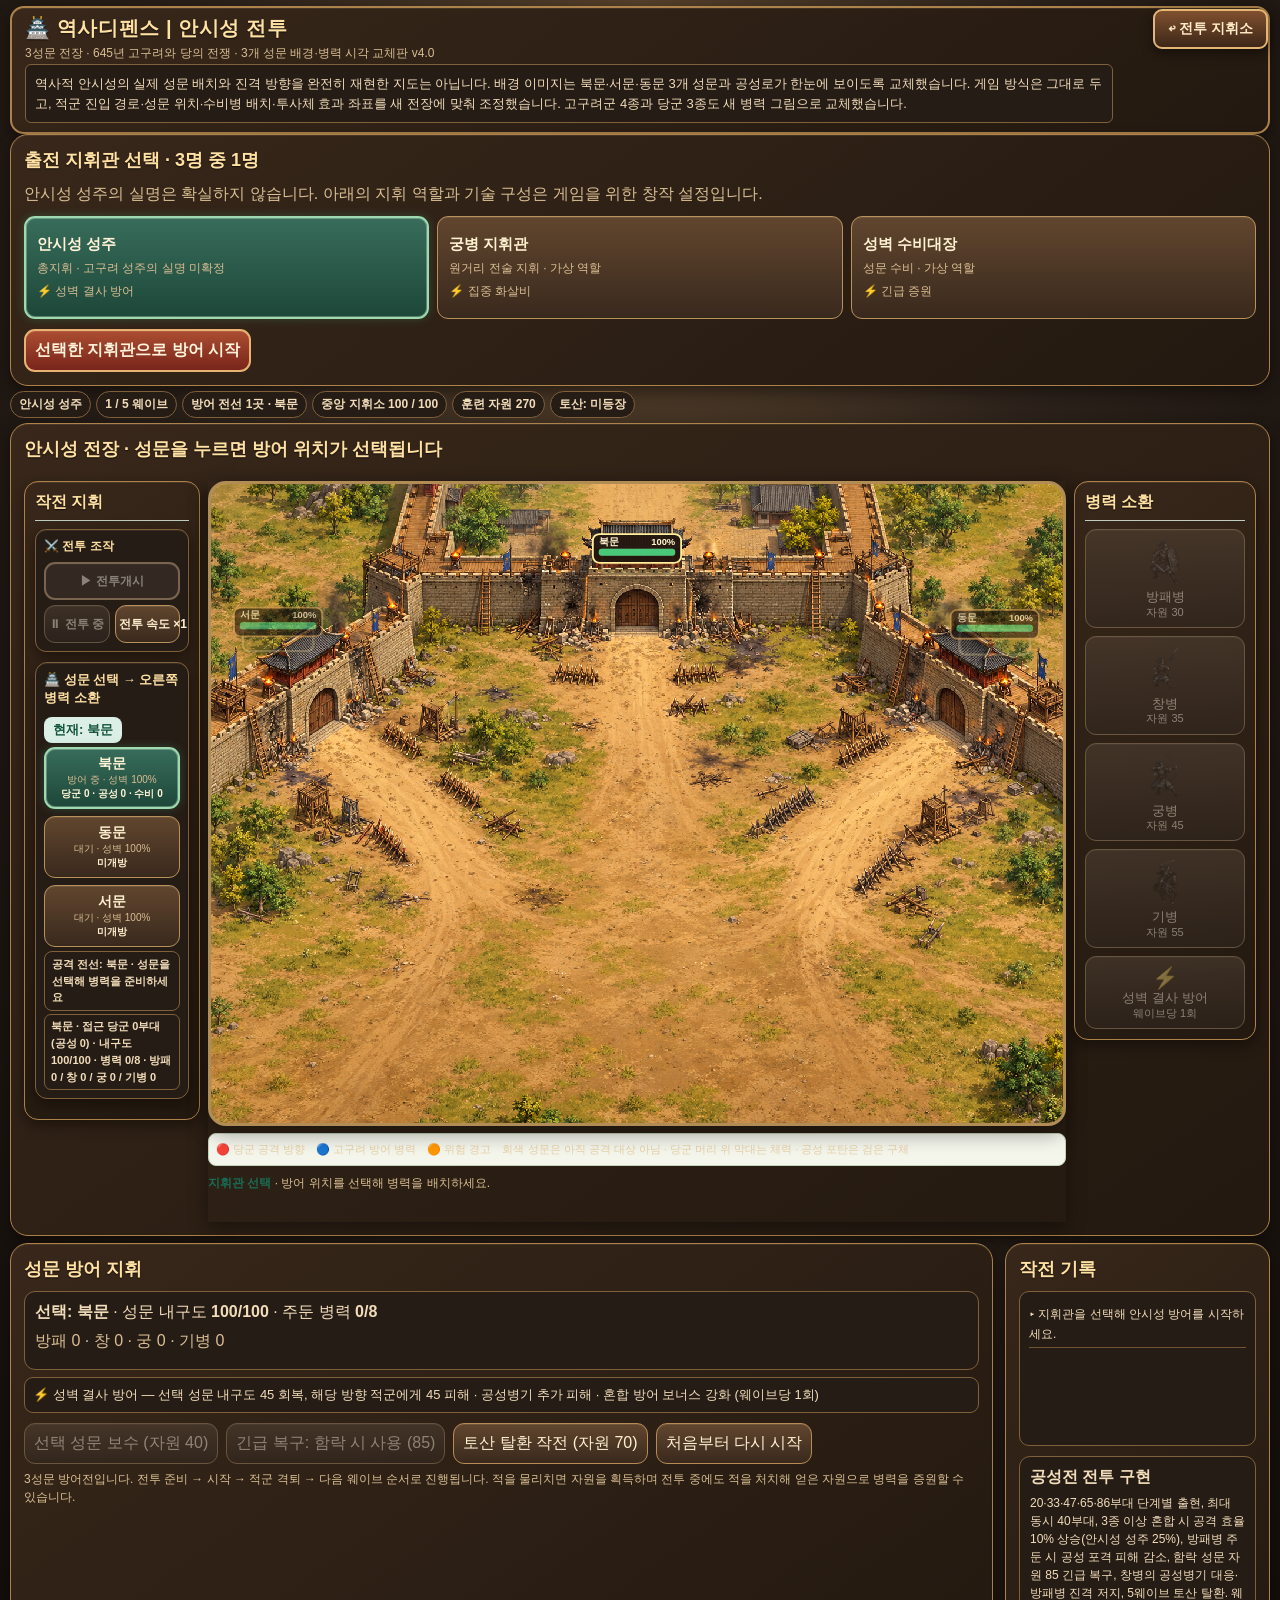
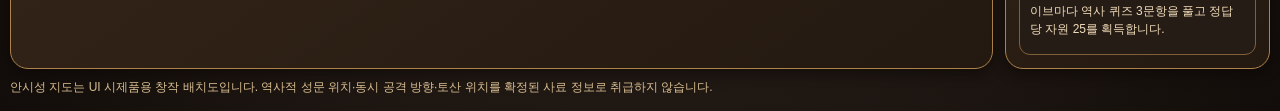
==== commit effa9b2e: "전투메뉴 수정" ====
--- a/stages/ansi/index.html
+++ b/stages/ansi/index.html
@@ -179,6 +179,12 @@
 #enemyMarkers .miniTroop,#unitMarkers .miniTroop{opacity:.96}
 #enemyMarkers .rear{opacity:.88}
 </style>
+</style><style id="ansi-summon-art-v49">
+/* v4.9: Ansi summon cards share the original battlefield soldier artwork. */
+#troops .ansi-unit-art{display:flex;align-items:center;justify-content:center;height:48px;line-height:1;margin:0 auto 3px;}
+#troops .ansi-unit-art img{display:block;max-height:46px;max-width:64px;width:auto;height:auto;object-fit:contain;image-rendering:auto;filter:drop-shadow(0 2px 2px rgba(16,18,16,.35));}
+#troops button:disabled .ansi-unit-art img{opacity:.60;filter:grayscale(.55);}
+@media(max-width:540px){#troops .ansi-unit-art{height:38px}#troops .ansi-unit-art img{max-height:37px;max-width:47px}}
 </style></head><body><a id="defense-lobby-return" href="../../index.html">↩ 전투 지휘소</a><div class="wrap"><header><h1>🏯 역사디펜스 | 안시성 전투</h1><p class="muted">3성문 전장 · 645년 고구려와 당의 전쟁 · 3개 성문 배경·병력 시각 교체판 v4.0</p><p class="notice">역사적 안시성의 실제 성문 배치와 진격 방향을 완전히 재현한 지도는 아닙니다. 배경 이미지는 북문·서문·동문 3개 성문과 공성로가 한눈에 보이도록 교체했습니다. 게임 방식은 그대로 두고, 적군 진입 경로·성문 위치·수비병 배치·투사체 효과 좌표를 새 전장에 맞춰 조정했습니다. 고구려군 4종과 당군 3종도 새 병력 그림으로 교체했습니다.</p></header><section aria-label="지휘관 선택" class="panel" id="heroPanel"><h2>출전 지휘관 선택 · 3명 중 1명</h2><p class="muted">안시성 성주의 실명은 확실하지 않습니다. 아래의 지휘 역할과 기술 구성은 게임을 위한 창작 설정입니다.</p><div class="heroPick" id="heroPick"></div><button class="action" id="confirmHero">선택한 지휘관으로 방어 시작</button></section><section aria-label="학습지 역사 퀴즈" class="panel worksheetQuiz" hidden="" id="quizPanel"><div class="quizTop"><h2>📖 전투 준비 · 역사 퀴즈</h2><span id="quizProgress"></span></div><p class="muted">선사 문화부터 삼국과 고구려의 대외 전쟁까지, 인물·사건·제도 중심의 쉬운 사실 확인 문제 60문항 중 15문항을 무작위로 풉니다. 정답마다 자원 25를 얻습니다.</p><h3 id="quizQuestion"></h3><div class="quizAnswers" id="quizAnswers"></div><p id="quizFeedback" role="status"></p><button class="action" disabled="" id="quizNext">다음 문제</button></section><div class="hud"><span class="chip" id="heroHud">지휘관 선택</span><span class="chip" id="wHud">1 / 5 웨이브</span><span class="chip" id="frontHud">공격 성문 1곳</span><span class="chip" id="keepHud">중앙 지휘소 100 / 100</span><span class="chip" id="cashHud">훈련 자원 160</span><span class="chip" id="hillHud">토산 이벤트: 대기</span></div><div class="panel"><div style="display:flex;justify-content:space-between;gap:8px;flex-wrap:wrap;align-items:center"><h2>안시성 전장 · 성문을 누르면 방어 위치가 선택됩니다</h2></div><div class="threeGateLayout"><aside aria-label="전투와 성문 선택" class="battleSide leftSide"><h3>작전 지휘</h3><div aria-label="전투 진행 조작" class="quickCombatBar" role="group"><span class="quickCombatLabel">⚔️ 전투 조작</span><div class="stepper"><button class="action" id="startWave">▶ 전투개시</button><button id="pauseWave">⏸ 일시정지</button><button id="speedBtn">속도 ×1</button></div></div><div aria-label="빠른 성문 선택" class="quickGateWrap"><div class="quickGateTitle"><span>🏯 성문 선택 → 오른쪽 병력 소환</span><span id="quickGateCurrent">현재: 북문</span></div><div aria-label="병력 배치할 성문 선택" id="quickGates" role="group"></div><div aria-live="polite" id="threatOverview" role="status"></div><div aria-live="polite" id="quickGateSummary"></div></div></aside><div class="battleCenter"><div class="field"><svg aria-label="안시성 북문 동문 서문 3개 성문 공성 전장" role="img" viewBox="0 0 1448 1086"><image href="assets/backgrounds/ansi-threegates-bg.png" x="0" y="0" width="1448" height="1086" preserveAspectRatio="xMidYMid slice"/><g id="lanes" fill="none" stroke-linecap="round" opacity=".42"><g class="lane" data-lane="N"><path d="M724 1036L724 286" stroke="#f0dfb9" stroke-width="84" opacity=".06"/><path d="M724 1036L724 286" stroke="#c97f55" stroke-dasharray="18 16" stroke-width="6" opacity=".42"/></g><g class="lane" data-lane="W"><path d="M316 1036L168 397" stroke="#f0dfb9" stroke-width="84" opacity=".06"/><path d="M316 1036L168 397" stroke="#c97f55" stroke-dasharray="18 16" stroke-width="6" opacity=".42"/></g><g class="lane" data-lane="E"><path d="M1130 1036L1264 397" stroke="#f0dfb9" stroke-width="84" opacity=".06"/><path d="M1130 1036L1264 397" stroke="#c97f55" stroke-dasharray="18 16" stroke-width="6" opacity=".42"/></g></g><g id="gateShapes"><g class="gateShape" data-gate="N"><rect fill="#6b4a3d" x="665" y="112" width="120" height="42" rx="10" stroke="#f6e3a3" stroke-width="4"/><text class="mark" text-anchor="middle" x="725" y="139">북문</text></g><g class="gateShape" data-gate="W"><rect fill="#6b4a3d" x="54" y="242" width="120" height="42" rx="10" stroke="#f6e3a3" stroke-width="4"/><text class="mark" text-anchor="middle" x="114" y="269">서문</text></g><g class="gateShape" data-gate="E"><rect fill="#6b4a3d" x="1272" y="248" width="120" height="42" rx="10" stroke="#f6e3a3" stroke-width="4"/><text class="mark" text-anchor="middle" x="1332" y="275">동문</text></g></g><g id="gateHealthBars"></g><g id="unitMarkers"></g><g id="enemyMarkers"></g><g id="projectileMarkers"></g><g id="siegeShellMarkers"></g><g id="impactMarkers"></g></svg></div><div class="legend">🔴 당군 공격 방향　🔵 고구려 방어 병력　🟠 위험 경고　회색 성문은 아직 공격 대상 아님 · 당군 머리 위 막대는 체력 · 공성 포탄은 검은 구체</div><div aria-live="polite" class="pauseNotice" hidden="" id="pauseNotice" role="status">⏸ 전투 일시정지 · 성문을 선택하고 병력을 보충한 뒤 ‘전투 재개’를 누르세요.</div><p class="status" id="stateText"></p><div class="dangerBanner" id="dangerBanner" role="status"></div></div><aside aria-label="병력 소환" class="battleSide rightSide"><h3>병력 소환</h3><div aria-label="선택 성문 병력 소환" class="controls" id="troops"></div></aside></div></div><div class="layout"><main class="panel"><h2>성문 방어 지휘</h2><div class="stat" id="selectedInfo"></div><div class="heroStatus" id="heroStatus"></div><div style="display:flex;gap:8px;flex-wrap:wrap;margin-top:10px"><button class="action" id="repair">선택 성문 보수 (자원 40)</button><button class="action" id="recoverGate">함락 성문 긴급 복구 (자원 85)</button><button class="action" id="hillAction">토산 탈환 작전 (자원 70)</button><button id="reset">처음부터 다시 시작</button></div><p class="muted" style="font-size:12px">3성문 방어전입니다. 전투 준비 → 시작 → 적군 격퇴 → 다음 웨이브 순서로 진행됩니다. 적을 물리치면 자원을 획득하며 전투 중에도 적을 처치해 얻은 자원으로 병력을 증원할 수 있습니다.</p></main><aside class="panel"><h2>작전 기록</h2><div aria-live="polite" class="log" id="log"></div><div class="stat"><b>공성전 전투 구현</b><p style="font-size:12px">20·33·47·65·86부대 단계별 출현, 최대 동시 40부대, 3종 이상 혼합 시 공격 효율 10% 상승(안시성 성주 25%), 방패병 주둔 시 공성 포격 피해 감소, 함락 성문 자원 85 긴급 복구, 창병의 공성병기 대응·방패병 진격 저지, 5웨이브 토산 탈환. 웨이브마다 역사 퀴즈 3문항을 풀고 정답당 자원 25를 획득합니다.</p></div></aside></div><p class="footer">안시성 지도는 UI 시제품용 창작 배치도입니다. 역사적 성문 위치·동시 공격 방향·토산 위치를 확정된 사료 정보로 취급하지 않습니다.</p></div>
 <script>
 'use strict';
@@ -272,7 +278,7 @@
 for(const g of order.filter(active)){let o=S.gates[g];if(o.fallen)continue;S.gateShotTimers[g]-=dt;const power=o.troops.reduce((n,v,i)=>n+v*units[i].power*(i===2&&S.skillBuff.g===g&&S.skillBuff.time>0?1.7:1),0);if(power>0&&S.gateShotTimers[g]<=0){const candidates=S.enemies.filter(e=>e.g===g&&e.t>.09).sort((a,b)=>b.t-a.t);if(candidates.length){const e=candidates.find(e=>e.siege&&o.troops[1]>0&&e.t>=.48)||candidates[0];const antiSiege=e.siege?(o.troops[1]>0?1.15+Math.min(1.1,o.troops[1]*.20):.50):1;const infantryStop=o.troops[0]>0?1+Math.min(.24,o.troops[0]*.06):1;const combinedArms=o.troops.filter(v=>v>0).length>=3?(S.hero==='castellan'?1.25:1.10):1;const cavalryRaid=e.elite?1+Math.min(.4,o.troops[3]*.12):1;e.hp-=power*1.12*antiSiege*infantryStop*combinedArms*cavalryRaid*(1+(S.wave>=4?-.06:0));S.gateShotTimers[g]=.44;S.projectiles.push({g,t:e.t,life:.21})}}}
 for(const e of S.enemies){if(e.siege&&e.t>=.30&&!S.gates[e.g].fallen){e.shellTimer-=dt;if(e.shellTimer<=0){artillery(e);e.shellTimer+=(S.wave===3?5.0:5.6);}}e.t+=dt*e.speed*(S.gates[e.g].troops[0]>0?.78:1);if(e.t>=1){e.hp=-999;e.escaped=true;impact(e)}}S.projectiles=S.projectiles.filter(p=>(p.life-=dt)>0);S.shells=(S.shells||[]).filter(p=>(p.life-=dt)>0);S.impacts=S.impacts.filter(v=>(v.life-=dt)>0);cleanup();if(S.keep<=0){S.phase='lost';write('중앙 지휘소 함락. 전투 패배.');cancelAnimationFrame(raf)}else if(S.spawned===S.target&&S.enemies.length===0){if(S.wave>=5){S.phase='won';write('안시성 방어 성공! 당군의 공격을 막아냈습니다.')}else{S.wave++;S.chosen=order[S.wave-1]||'N';S.skillUsed=false;S.skillBuff={g:null,time:0};S.cash=Math.min(650,S.cash+(S.wave>=4?90:80));write('웨이브 방어 성공! 다음 공격 성문: '+names[S.chosen]+' / 준비 자원 +'+(S.wave>=4?90:80));enterQuiz();}cancelAnimationFrame(raf)}}render();if(S.phase==='battle')raf=requestAnimationFrame(tick)}
 function render(){
-$('heroPanel').hidden=S.phase!=='select';renderQuiz();$('heroPick').innerHTML=Object.entries(HEROES).map(([id,h])=>`<button type="button" class="${S.hero===id?'on':''}" aria-pressed="${S.hero===id}" data-hero="${id}"><strong>${h.name}</strong><span>${h.role}</span><span>⚡ ${h.skill}</span></button>`).join('');$('heroPick').querySelectorAll('button').forEach(b=>b.onclick=()=>{S.hero=b.dataset.hero;render()});$('confirmHero').disabled=!S.hero;$('heroHud').textContent=S.hero?HEROES[S.hero].name:'지휘관 선택';$('wHud').textContent=S.wave+' / 5 웨이브';$('frontHud').textContent='방어 전선 '+Math.min(S.wave,3)+'곳 · '+order.slice(0,Math.min(S.wave,3)).map(g=>names[g]).join('·');$('keepHud').textContent='중앙 지휘소 '+Math.ceil(S.keep)+' / 100';$('cashHud').textContent='훈련 자원 '+S.cash;$('hillHud').textContent=S.wave<5?'토산: 미등장':S.hillClaimed?'토산: 탈환 성공':'토산: 위기';$('startWave').disabled=S.phase!=='prepare';$('pauseWave').disabled=S.phase!=='battle';$('pauseWave').textContent=S.paused?'▶ 전투 재개':'⏸ 전투 중';$('speedBtn').textContent='전투 속도 ×'+S.speed;document.querySelectorAll('#troops button[data-unit]').forEach((b,i)=>{b.disabled=!['prepare','battle'].includes(S.phase)||S.paused||!active(S.chosen)||S.gates[S.chosen].fallen||S.cash<units[i].c||total(S.chosen)>=MAX_PER_GATE||(S.phase==='battle'&&performance.now()<S.summonReadyAt);});const qgWrap=$('quickGates');const threatList=order.filter(active).map(g=>({g,t:threat(g)}));qgWrap.innerHTML=order.map(g=>{const q=S.gates[g],isActive=active(g),t=threat(g);const status=q.fallen?'⚠ 함락':!isActive?'대기':t.critical?'🚨 긴급':t.watch?'⚠ 주의':'방어 중';return `<button type="button" class="gate ${S.chosen===g?'on':''} ${!isActive?'is-inactive':''} ${q.fallen?'is-fallen':''} ${t.critical?'is-critical':t.watch?'is-watch':''}" data-g="${g}" aria-pressed="${S.chosen===g}" aria-label="${names[g]} ${status}, 적군 ${t.count}부대, 주둔 ${total(g)}부대, 성문 내구도 ${Math.ceil(q.hp)}">${names[g]}<small>${status} · 성벽 ${Math.ceil(q.hp)}%</small><span class="gateMeta">${isActive?'당군 '+t.count+' · 공성 '+t.siege+' · 수비 '+total(g):'미개방'}</span></button>`}).join('');qgWrap.querySelectorAll('button').forEach(b=>b.onclick=()=>choose(b.dataset.g));const hot=threatList.filter(v=>v.t.critical);const watch=threatList.filter(v=>v.t.watch&&!v.t.critical);const threatBox=$('threatOverview');threatBox.classList.toggle('has-danger',hot.length>0||watch.length>0);threatBox.textContent=S.phase==='battle'?(hot.length?'🚨 긴급 방어: '+hot.map(v=>names[v.g]+'(당군 '+v.t.count+')').join(' · '):watch.length?'⚠ 공격 주의: '+watch.map(v=>names[v.g]+'(당군 '+v.t.count+')').join(' · '):'✅ 현재 긴급 위험 성문 없음')+' · 성문 버튼을 눌러 즉시 병력 배치':'공격 전선: '+order.filter(active).map(g=>names[g]).join(' · ')+' · 성문을 선택해 병력을 준비하세요';$('quickGateCurrent').textContent='현재: '+names[S.chosen];const selectedGate=S.gates[S.chosen];$('quickGateSummary').textContent=`${names[S.chosen]} · 접근 당군 ${threat(S.chosen).count}부대(공성 ${threat(S.chosen).siege}) · 내구도 ${Math.ceil(selectedGate.hp)}/100 · 병력 ${total(S.chosen)}/${MAX_PER_GATE} · ${!active(S.chosen)?'아직 공격받지 않는 성문':selectedGate.fallen?'함락: 긴급 복구 후 배치 가능':'방패 '+selectedGate.troops[0]+' / 창 '+selectedGate.troops[1]+' / 궁 '+selectedGate.troops[2]+' / 기병 '+selectedGate.troops[3]}`;const o=S.gates[S.chosen];$('selectedInfo').innerHTML=`<b>선택: ${names[S.chosen]}</b> · 성문 내구도 <b>${Math.ceil(o.hp)}/100</b> · 주둔 병력 <b>${total(S.chosen)}/${MAX_PER_GATE}</b><p class="muted">방패 ${o.troops[0]} · 창 ${o.troops[1]} · 궁 ${o.troops[2]} · 기병 ${o.troops[3]}</p>`;$('troops').innerHTML=units.map((u,i)=>`<button data-unit="${i}" ${!active(S.chosen)||(!['prepare','battle'].includes(S.phase))||o.fallen||total(S.chosen)>=MAX_PER_GATE||(S.cash<u.c||(S.phase==='battle'&&performance.now()<S.summonReadyAt))?'disabled':''}><span class="big">${['🛡️','⚔️','🏹','🐎'][i]}</span>${u.n}<span class="sub">자원 ${u.c}</span></button>`).join('')+`<button id="skill" ${S.phase!=='battle'||S.paused||S.skillUsed||o.fallen||!active(S.chosen)?'disabled':''}><span class="big">⚡</span>${HEROES[S.hero].skill}<span class="sub">웨이브당 1회</span></button>`;$('troops').querySelectorAll('[data-unit]').forEach(b=>b.onclick=()=>place(+b.dataset.unit));$('skill').onclick=skill;
+$('heroPanel').hidden=S.phase!=='select';renderQuiz();$('heroPick').innerHTML=Object.entries(HEROES).map(([id,h])=>`<button type="button" class="${S.hero===id?'on':''}" aria-pressed="${S.hero===id}" data-hero="${id}"><strong>${h.name}</strong><span>${h.role}</span><span>⚡ ${h.skill}</span></button>`).join('');$('heroPick').querySelectorAll('button').forEach(b=>b.onclick=()=>{S.hero=b.dataset.hero;render()});$('confirmHero').disabled=!S.hero;$('heroHud').textContent=S.hero?HEROES[S.hero].name:'지휘관 선택';$('wHud').textContent=S.wave+' / 5 웨이브';$('frontHud').textContent='방어 전선 '+Math.min(S.wave,3)+'곳 · '+order.slice(0,Math.min(S.wave,3)).map(g=>names[g]).join('·');$('keepHud').textContent='중앙 지휘소 '+Math.ceil(S.keep)+' / 100';$('cashHud').textContent='훈련 자원 '+S.cash;$('hillHud').textContent=S.wave<5?'토산: 미등장':S.hillClaimed?'토산: 탈환 성공':'토산: 위기';$('startWave').disabled=S.phase!=='prepare';$('pauseWave').disabled=S.phase!=='battle';$('pauseWave').textContent=S.paused?'▶ 전투 재개':'⏸ 전투 중';$('speedBtn').textContent='전투 속도 ×'+S.speed;document.querySelectorAll('#troops button[data-unit]').forEach((b,i)=>{b.disabled=!['prepare','battle'].includes(S.phase)||S.paused||!active(S.chosen)||S.gates[S.chosen].fallen||S.cash<units[i].c||total(S.chosen)>=MAX_PER_GATE||(S.phase==='battle'&&performance.now()<S.summonReadyAt);});const qgWrap=$('quickGates');const threatList=order.filter(active).map(g=>({g,t:threat(g)}));qgWrap.innerHTML=order.map(g=>{const q=S.gates[g],isActive=active(g),t=threat(g);const status=q.fallen?'⚠ 함락':!isActive?'대기':t.critical?'🚨 긴급':t.watch?'⚠ 주의':'방어 중';return `<button type="button" class="gate ${S.chosen===g?'on':''} ${!isActive?'is-inactive':''} ${q.fallen?'is-fallen':''} ${t.critical?'is-critical':t.watch?'is-watch':''}" data-g="${g}" aria-pressed="${S.chosen===g}" aria-label="${names[g]} ${status}, 적군 ${t.count}부대, 주둔 ${total(g)}부대, 성문 내구도 ${Math.ceil(q.hp)}">${names[g]}<small>${status} · 성벽 ${Math.ceil(q.hp)}%</small><span class="gateMeta">${isActive?'당군 '+t.count+' · 공성 '+t.siege+' · 수비 '+total(g):'미개방'}</span></button>`}).join('');qgWrap.querySelectorAll('button').forEach(b=>b.onclick=()=>choose(b.dataset.g));const hot=threatList.filter(v=>v.t.critical);const watch=threatList.filter(v=>v.t.watch&&!v.t.critical);const threatBox=$('threatOverview');threatBox.classList.toggle('has-danger',hot.length>0||watch.length>0);threatBox.textContent=S.phase==='battle'?(hot.length?'🚨 긴급 방어: '+hot.map(v=>names[v.g]+'(당군 '+v.t.count+')').join(' · '):watch.length?'⚠ 공격 주의: '+watch.map(v=>names[v.g]+'(당군 '+v.t.count+')').join(' · '):'✅ 현재 긴급 위험 성문 없음')+' · 성문 버튼을 눌러 즉시 병력 배치':'공격 전선: '+order.filter(active).map(g=>names[g]).join(' · ')+' · 성문을 선택해 병력을 준비하세요';$('quickGateCurrent').textContent='현재: '+names[S.chosen];const selectedGate=S.gates[S.chosen];$('quickGateSummary').textContent=`${names[S.chosen]} · 접근 당군 ${threat(S.chosen).count}부대(공성 ${threat(S.chosen).siege}) · 내구도 ${Math.ceil(selectedGate.hp)}/100 · 병력 ${total(S.chosen)}/${MAX_PER_GATE} · ${!active(S.chosen)?'아직 공격받지 않는 성문':selectedGate.fallen?'함락: 긴급 복구 후 배치 가능':'방패 '+selectedGate.troops[0]+' / 창 '+selectedGate.troops[1]+' / 궁 '+selectedGate.troops[2]+' / 기병 '+selectedGate.troops[3]}`;const o=S.gates[S.chosen];$('selectedInfo').innerHTML=`<b>선택: ${names[S.chosen]}</b> · 성문 내구도 <b>${Math.ceil(o.hp)}/100</b> · 주둔 병력 <b>${total(S.chosen)}/${MAX_PER_GATE}</b><p class="muted">방패 ${o.troops[0]} · 창 ${o.troops[1]} · 궁 ${o.troops[2]} · 기병 ${o.troops[3]}</p>`;$('troops').innerHTML=units.map((u,i)=>`<button data-unit="${i}" ${!active(S.chosen)||(!['prepare','battle'].includes(S.phase))||o.fallen||total(S.chosen)>=MAX_PER_GATE||(S.cash<u.c||(S.phase==='battle'&&performance.now()<S.summonReadyAt))?'disabled':''}><span class="big ansi-unit-art"><img src="assets/units/${['gog-shield','gog-spear','gog-bow','gog-cavalry'][i]}.png" alt="" loading="eager" decoding="async"></span>${u.n}<span class="sub">자원 ${u.c}</span></button>`).join('')+`<button id="skill" ${S.phase!=='battle'||S.paused||S.skillUsed||o.fallen||!active(S.chosen)?'disabled':''}><span class="big">⚡</span>${HEROES[S.hero].skill}<span class="sub">웨이브당 1회</span></button>`;$('troops').querySelectorAll('[data-unit]').forEach(b=>b.onclick=()=>place(+b.dataset.unit));$('skill').onclick=skill;
 $('heroStatus').textContent='⚡ '+HEROES[S.hero].skill+' — '+HEROES[S.hero].desc+' (웨이브당 1회)';$('stateText').innerHTML=`<span class="phase">${S.phase==='battle'?'전투 진행 중':S.phase==='prepare'?'전투 준비':S.phase==='select'?'지휘관 선택':S.phase==='quiz'?'역사 퀴즈':S.phase==='won'?'방어 성공!':'전투 패배'}</span> · ${S.phase==='battle'?'적군 '+S.spawned+'/'+S.target+' 출현 · 전장 '+S.enemies.length+'/'+MAX_ENEMIES+'부대':'방어 위치를 선택해 병력을 배치하세요.'} ${S.wave===5?' · 동문 토산 탈환 가능':''}${S.phase==='battle'&&S.paused?' · ⏸ 전투 일시정지':''} ${S.phase==='battle'&&performance.now()<S.summonReadyAt?' · 증원 대기 '+Math.ceil((S.summonReadyAt-performance.now())/1000)+'초':''}`;document.querySelectorAll('[data-lane]').forEach(el=>el.style.opacity=active(el.dataset.lane)?1:.23);document.querySelectorAll('[data-gate]').forEach(el=>{let g=el.dataset.gate,r=el.querySelector('rect');r.setAttribute('fill',S.gates[g].fallen?'#303436':S.chosen===g?'#287962':active(g)?'#945044':'#777c7b');r.setAttribute('stroke',S.chosen===g?'#ffe397':'#f3deaa')});const threats=order.filter(g=>active(g)&&threat(g).critical);$('dangerBanner').textContent=threats.length?'⚠ 위험 성문: '+threats.map(g=>names[g]).join(' · ')+' — 우선 지원하세요!':'';renderCrowdMarkers();renderProjectilesAndHud(o);renderGateHealth()}
 $('quizNext').onclick=advanceQuiz;$('confirmHero').onclick=confirmHero;$('repair').onclick=repair;$('recoverGate').onclick=recoverGate;$('hillAction').onclick=hill;$('reset').onclick=reset;$('startWave').onclick=start;$('pauseWave').onclick=()=>{if(S.phase!=='battle')return;S.paused=!S.paused;write(S.paused?'전투 일시정지':'전투 재개');render()};$('speedBtn').onclick=()=>{S.speed=S.speed===1?2:1;render()};document.querySelectorAll('.gateShape').forEach(el=>el.addEventListener('click',()=>choose(el.dataset.gate)));reset();
 </script></body></html>
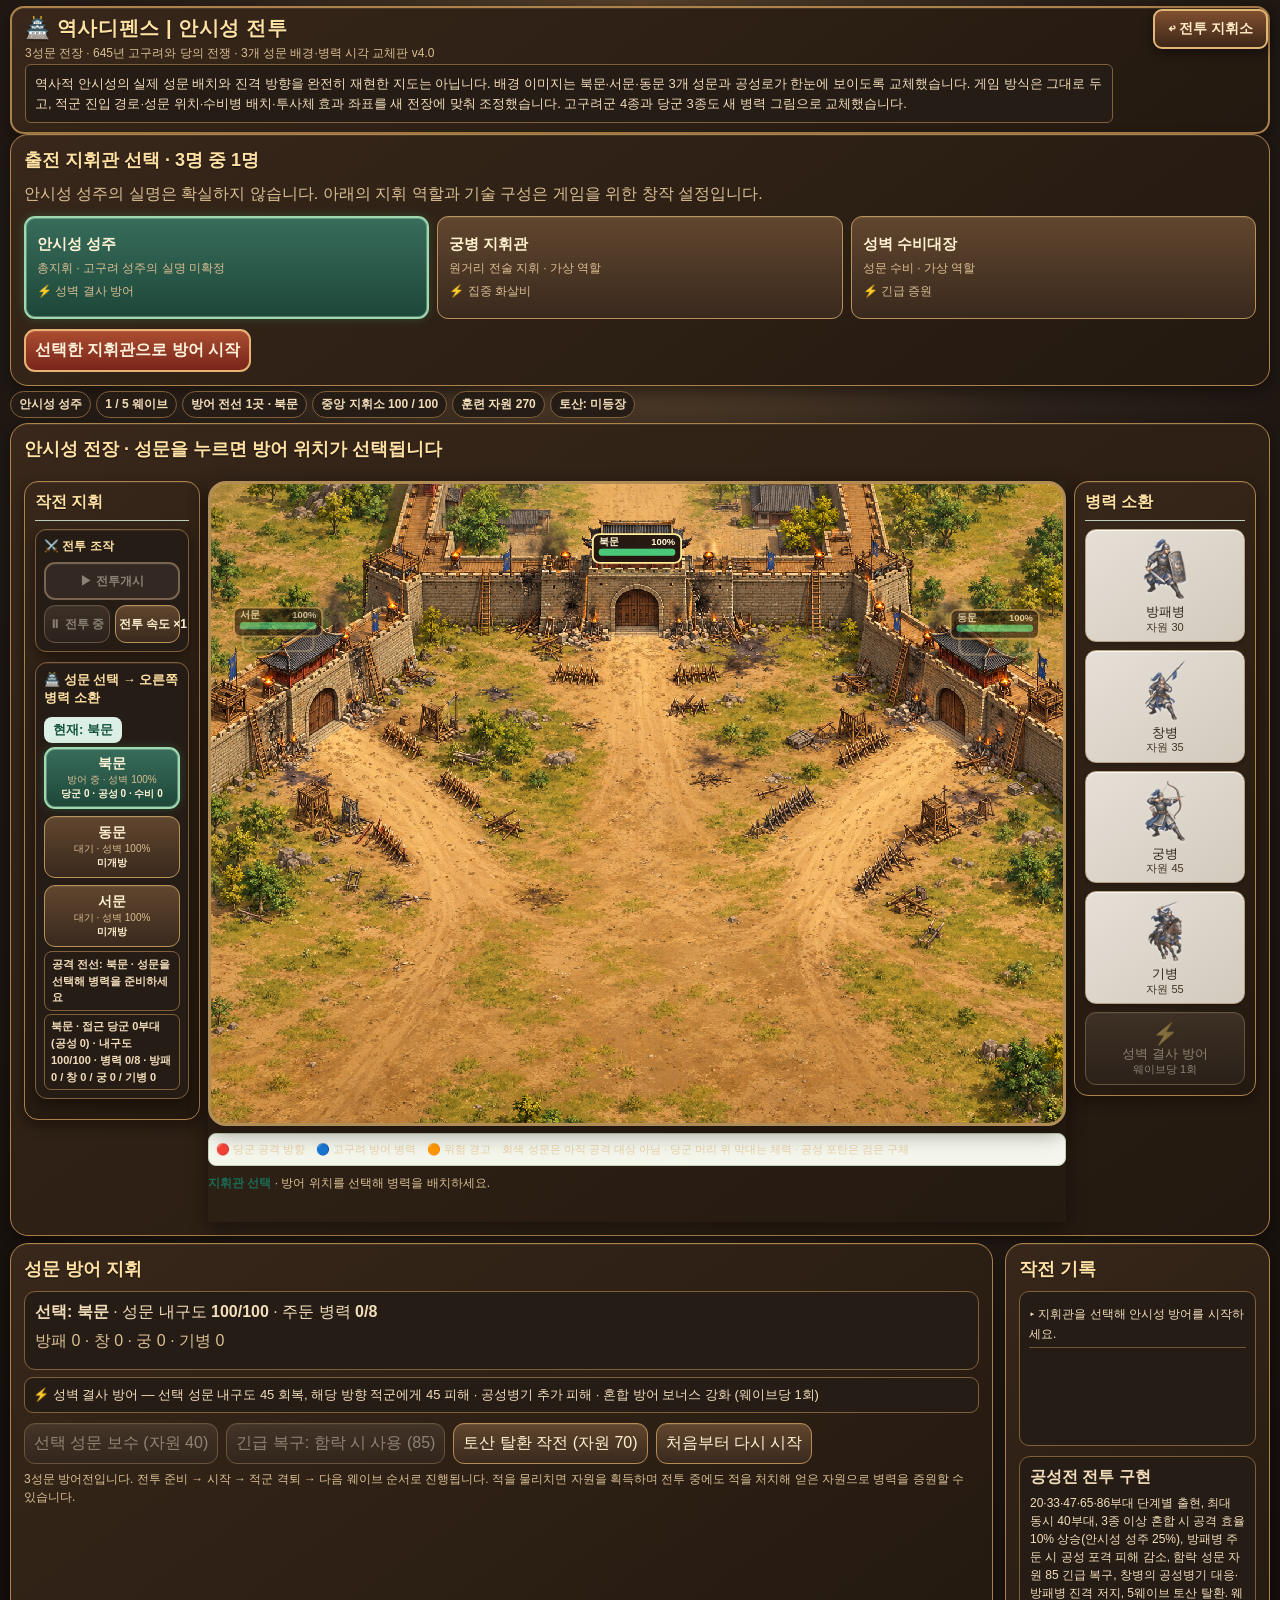
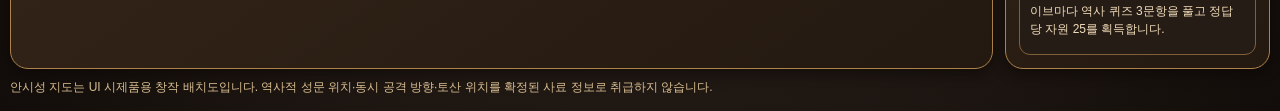
==== commit e33323bd: "안시성 소환병력 배경 수정" ====
--- a/stages/ansi/index.html
+++ b/stages/ansi/index.html
@@ -185,6 +185,17 @@
 #troops .ansi-unit-art img{display:block;max-height:46px;max-width:64px;width:auto;height:auto;object-fit:contain;image-rendering:auto;filter:drop-shadow(0 2px 2px rgba(16,18,16,.35));}
 #troops button:disabled .ansi-unit-art img{opacity:.60;filter:grayscale(.55);}
 @media(max-width:540px){#troops .ansi-unit-art{height:38px}#troops .ansi-unit-art img{max-height:37px;max-width:47px}}
+</style><style id="ansi-summon-visibility-v491">
+/* v4.9.1: make existing Goguryeo art legible, including pre-battle disabled buttons. */
+#troops button[data-unit]{background:linear-gradient(145deg,#f1e7d4,#e4d4b9)!important;color:#332417!important;border:1px solid #c69e69!important;min-height:93px!important;padding:7px 4px!important;opacity:1!important;box-shadow:inset 0 1px 0 #fff8ee,0 2px 5px #0003;}
+#troops button[data-unit]:hover:not(:disabled){background:linear-gradient(145deg,#fff1db,#f3ddb8)!important;border-color:#f5c16e!important}
+#troops button[data-unit]:disabled{opacity:1!important;background:linear-gradient(145deg,#e9dfd0,#d8c9b4)!important;cursor:not-allowed}
+#troops button[data-unit]:disabled .ansi-unit-art{opacity:.86!important}
+#troops .ansi-unit-art{height:64px!important;margin:0 auto 3px!important;}
+#troops .ansi-unit-art img{max-height:62px!important;max-width:82px!important;opacity:1!important;filter:brightness(1.32) contrast(1.07) saturate(1.13) drop-shadow(0 1px 1px #ffffffa8)!important;}
+#troops button[data-unit]:disabled .ansi-unit-art img{opacity:1!important;filter:brightness(1.33) contrast(1.04) saturate(1.04) drop-shadow(0 1px 1px #ffffffa8)!important;}
+#troops button[data-unit] .sub,#troops button[data-unit] small,#troops button[data-unit] .big{color:#49321d!important;}
+@media(max-width:590px){#troops button[data-unit]{min-height:78px!important}#troops .ansi-unit-art{height:50px!important}#troops .ansi-unit-art img{max-height:49px!important;max-width:65px!important}}
 </style></head><body><a id="defense-lobby-return" href="../../index.html">↩ 전투 지휘소</a><div class="wrap"><header><h1>🏯 역사디펜스 | 안시성 전투</h1><p class="muted">3성문 전장 · 645년 고구려와 당의 전쟁 · 3개 성문 배경·병력 시각 교체판 v4.0</p><p class="notice">역사적 안시성의 실제 성문 배치와 진격 방향을 완전히 재현한 지도는 아닙니다. 배경 이미지는 북문·서문·동문 3개 성문과 공성로가 한눈에 보이도록 교체했습니다. 게임 방식은 그대로 두고, 적군 진입 경로·성문 위치·수비병 배치·투사체 효과 좌표를 새 전장에 맞춰 조정했습니다. 고구려군 4종과 당군 3종도 새 병력 그림으로 교체했습니다.</p></header><section aria-label="지휘관 선택" class="panel" id="heroPanel"><h2>출전 지휘관 선택 · 3명 중 1명</h2><p class="muted">안시성 성주의 실명은 확실하지 않습니다. 아래의 지휘 역할과 기술 구성은 게임을 위한 창작 설정입니다.</p><div class="heroPick" id="heroPick"></div><button class="action" id="confirmHero">선택한 지휘관으로 방어 시작</button></section><section aria-label="학습지 역사 퀴즈" class="panel worksheetQuiz" hidden="" id="quizPanel"><div class="quizTop"><h2>📖 전투 준비 · 역사 퀴즈</h2><span id="quizProgress"></span></div><p class="muted">선사 문화부터 삼국과 고구려의 대외 전쟁까지, 인물·사건·제도 중심의 쉬운 사실 확인 문제 60문항 중 15문항을 무작위로 풉니다. 정답마다 자원 25를 얻습니다.</p><h3 id="quizQuestion"></h3><div class="quizAnswers" id="quizAnswers"></div><p id="quizFeedback" role="status"></p><button class="action" disabled="" id="quizNext">다음 문제</button></section><div class="hud"><span class="chip" id="heroHud">지휘관 선택</span><span class="chip" id="wHud">1 / 5 웨이브</span><span class="chip" id="frontHud">공격 성문 1곳</span><span class="chip" id="keepHud">중앙 지휘소 100 / 100</span><span class="chip" id="cashHud">훈련 자원 160</span><span class="chip" id="hillHud">토산 이벤트: 대기</span></div><div class="panel"><div style="display:flex;justify-content:space-between;gap:8px;flex-wrap:wrap;align-items:center"><h2>안시성 전장 · 성문을 누르면 방어 위치가 선택됩니다</h2></div><div class="threeGateLayout"><aside aria-label="전투와 성문 선택" class="battleSide leftSide"><h3>작전 지휘</h3><div aria-label="전투 진행 조작" class="quickCombatBar" role="group"><span class="quickCombatLabel">⚔️ 전투 조작</span><div class="stepper"><button class="action" id="startWave">▶ 전투개시</button><button id="pauseWave">⏸ 일시정지</button><button id="speedBtn">속도 ×1</button></div></div><div aria-label="빠른 성문 선택" class="quickGateWrap"><div class="quickGateTitle"><span>🏯 성문 선택 → 오른쪽 병력 소환</span><span id="quickGateCurrent">현재: 북문</span></div><div aria-label="병력 배치할 성문 선택" id="quickGates" role="group"></div><div aria-live="polite" id="threatOverview" role="status"></div><div aria-live="polite" id="quickGateSummary"></div></div></aside><div class="battleCenter"><div class="field"><svg aria-label="안시성 북문 동문 서문 3개 성문 공성 전장" role="img" viewBox="0 0 1448 1086"><image href="assets/backgrounds/ansi-threegates-bg.png" x="0" y="0" width="1448" height="1086" preserveAspectRatio="xMidYMid slice"/><g id="lanes" fill="none" stroke-linecap="round" opacity=".42"><g class="lane" data-lane="N"><path d="M724 1036L724 286" stroke="#f0dfb9" stroke-width="84" opacity=".06"/><path d="M724 1036L724 286" stroke="#c97f55" stroke-dasharray="18 16" stroke-width="6" opacity=".42"/></g><g class="lane" data-lane="W"><path d="M316 1036L168 397" stroke="#f0dfb9" stroke-width="84" opacity=".06"/><path d="M316 1036L168 397" stroke="#c97f55" stroke-dasharray="18 16" stroke-width="6" opacity=".42"/></g><g class="lane" data-lane="E"><path d="M1130 1036L1264 397" stroke="#f0dfb9" stroke-width="84" opacity=".06"/><path d="M1130 1036L1264 397" stroke="#c97f55" stroke-dasharray="18 16" stroke-width="6" opacity=".42"/></g></g><g id="gateShapes"><g class="gateShape" data-gate="N"><rect fill="#6b4a3d" x="665" y="112" width="120" height="42" rx="10" stroke="#f6e3a3" stroke-width="4"/><text class="mark" text-anchor="middle" x="725" y="139">북문</text></g><g class="gateShape" data-gate="W"><rect fill="#6b4a3d" x="54" y="242" width="120" height="42" rx="10" stroke="#f6e3a3" stroke-width="4"/><text class="mark" text-anchor="middle" x="114" y="269">서문</text></g><g class="gateShape" data-gate="E"><rect fill="#6b4a3d" x="1272" y="248" width="120" height="42" rx="10" stroke="#f6e3a3" stroke-width="4"/><text class="mark" text-anchor="middle" x="1332" y="275">동문</text></g></g><g id="gateHealthBars"></g><g id="unitMarkers"></g><g id="enemyMarkers"></g><g id="projectileMarkers"></g><g id="siegeShellMarkers"></g><g id="impactMarkers"></g></svg></div><div class="legend">🔴 당군 공격 방향　🔵 고구려 방어 병력　🟠 위험 경고　회색 성문은 아직 공격 대상 아님 · 당군 머리 위 막대는 체력 · 공성 포탄은 검은 구체</div><div aria-live="polite" class="pauseNotice" hidden="" id="pauseNotice" role="status">⏸ 전투 일시정지 · 성문을 선택하고 병력을 보충한 뒤 ‘전투 재개’를 누르세요.</div><p class="status" id="stateText"></p><div class="dangerBanner" id="dangerBanner" role="status"></div></div><aside aria-label="병력 소환" class="battleSide rightSide"><h3>병력 소환</h3><div aria-label="선택 성문 병력 소환" class="controls" id="troops"></div></aside></div></div><div class="layout"><main class="panel"><h2>성문 방어 지휘</h2><div class="stat" id="selectedInfo"></div><div class="heroStatus" id="heroStatus"></div><div style="display:flex;gap:8px;flex-wrap:wrap;margin-top:10px"><button class="action" id="repair">선택 성문 보수 (자원 40)</button><button class="action" id="recoverGate">함락 성문 긴급 복구 (자원 85)</button><button class="action" id="hillAction">토산 탈환 작전 (자원 70)</button><button id="reset">처음부터 다시 시작</button></div><p class="muted" style="font-size:12px">3성문 방어전입니다. 전투 준비 → 시작 → 적군 격퇴 → 다음 웨이브 순서로 진행됩니다. 적을 물리치면 자원을 획득하며 전투 중에도 적을 처치해 얻은 자원으로 병력을 증원할 수 있습니다.</p></main><aside class="panel"><h2>작전 기록</h2><div aria-live="polite" class="log" id="log"></div><div class="stat"><b>공성전 전투 구현</b><p style="font-size:12px">20·33·47·65·86부대 단계별 출현, 최대 동시 40부대, 3종 이상 혼합 시 공격 효율 10% 상승(안시성 성주 25%), 방패병 주둔 시 공성 포격 피해 감소, 함락 성문 자원 85 긴급 복구, 창병의 공성병기 대응·방패병 진격 저지, 5웨이브 토산 탈환. 웨이브마다 역사 퀴즈 3문항을 풀고 정답당 자원 25를 획득합니다.</p></div></aside></div><p class="footer">안시성 지도는 UI 시제품용 창작 배치도입니다. 역사적 성문 위치·동시 공격 방향·토산 위치를 확정된 사료 정보로 취급하지 않습니다.</p></div>
 <script>
 'use strict';
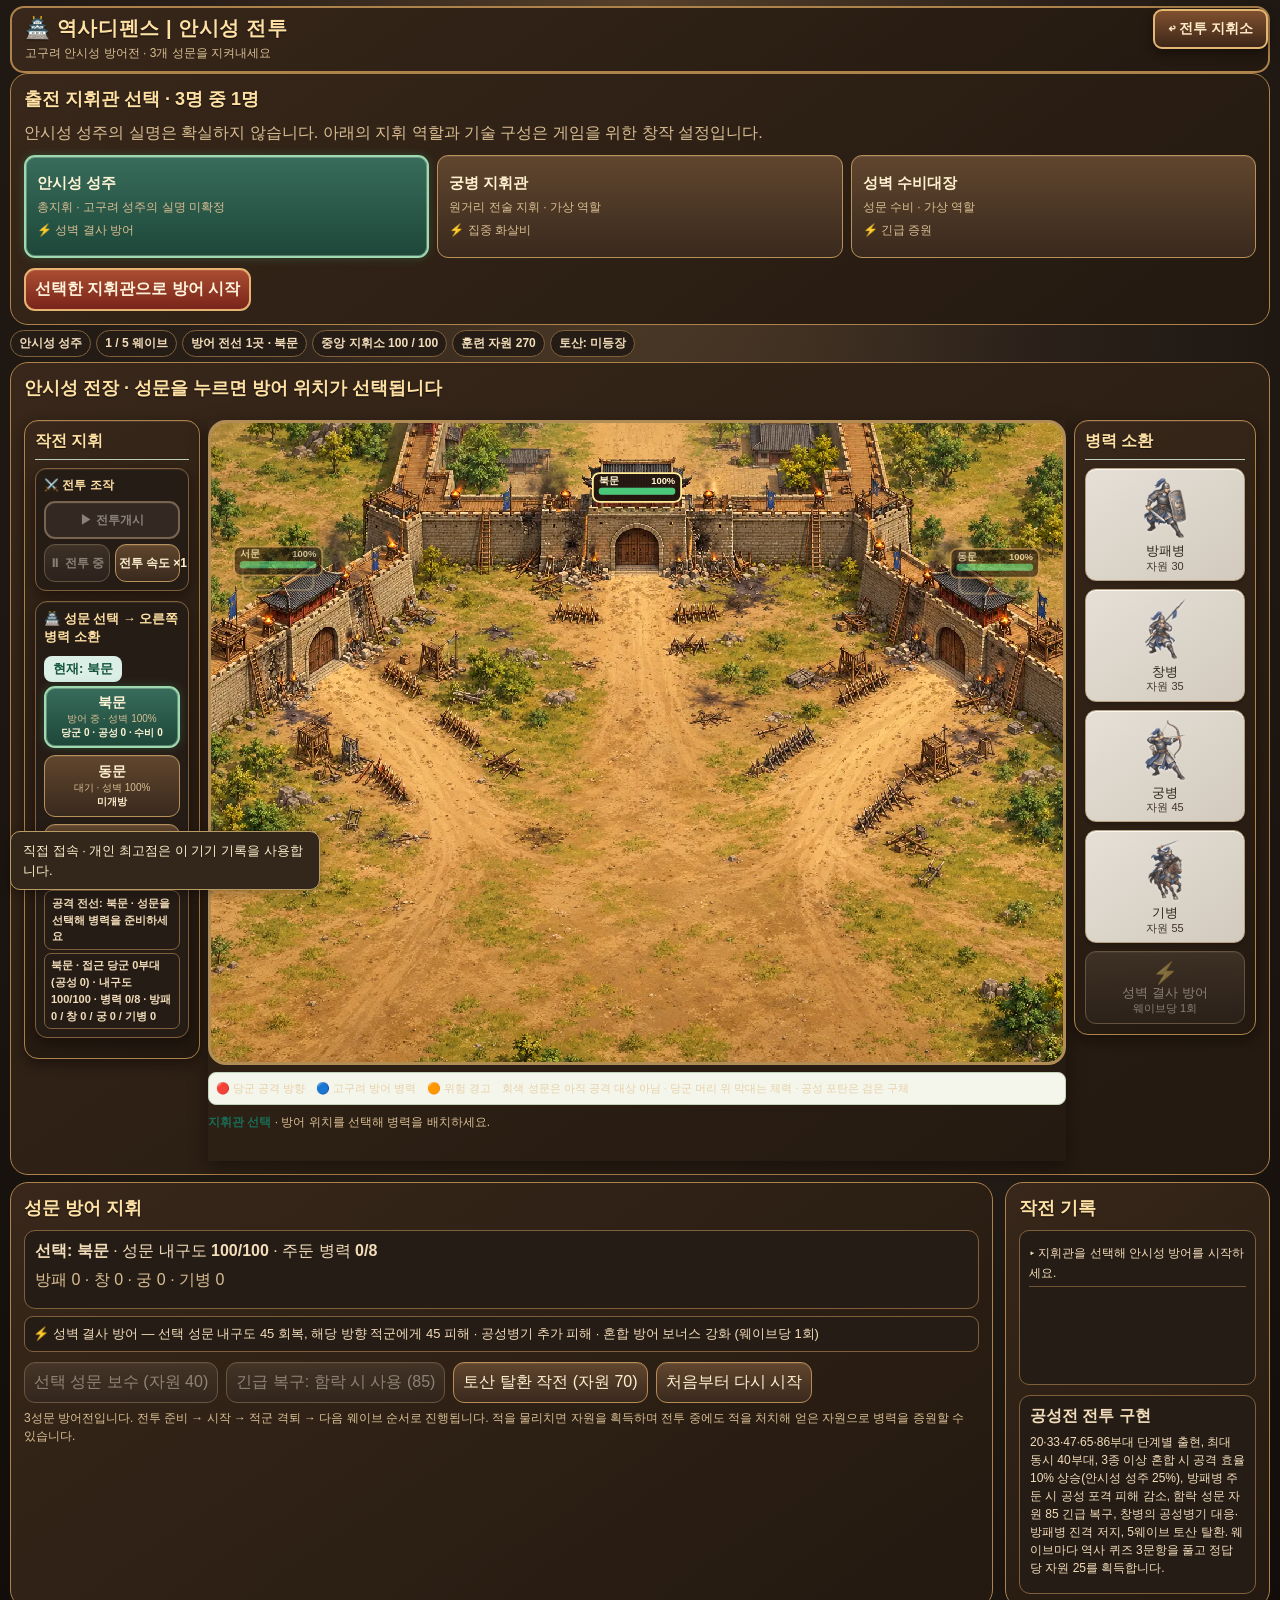
==== commit 3ad54da6: "디펜스 파일 경량화" ====
--- a/stages/ansi/index.html
+++ b/stages/ansi/index.html
@@ -196,7 +196,14 @@
 #troops button[data-unit]:disabled .ansi-unit-art img{opacity:1!important;filter:brightness(1.33) contrast(1.04) saturate(1.04) drop-shadow(0 1px 1px #ffffffa8)!important;}
 #troops button[data-unit] .sub,#troops button[data-unit] small,#troops button[data-unit] .big{color:#49321d!important;}
 @media(max-width:590px){#troops button[data-unit]{min-height:78px!important}#troops .ansi-unit-art{height:50px!important}#troops .ansi-unit-art img{max-height:49px!important;max-width:65px!important}}
-</style></head><body><a id="defense-lobby-return" href="../../index.html">↩ 전투 지휘소</a><div class="wrap"><header><h1>🏯 역사디펜스 | 안시성 전투</h1><p class="muted">3성문 전장 · 645년 고구려와 당의 전쟁 · 3개 성문 배경·병력 시각 교체판 v4.0</p><p class="notice">역사적 안시성의 실제 성문 배치와 진격 방향을 완전히 재현한 지도는 아닙니다. 배경 이미지는 북문·서문·동문 3개 성문과 공성로가 한눈에 보이도록 교체했습니다. 게임 방식은 그대로 두고, 적군 진입 경로·성문 위치·수비병 배치·투사체 효과 좌표를 새 전장에 맞춰 조정했습니다. 고구려군 4종과 당군 3종도 새 병력 그림으로 교체했습니다.</p></header><section aria-label="지휘관 선택" class="panel" id="heroPanel"><h2>출전 지휘관 선택 · 3명 중 1명</h2><p class="muted">안시성 성주의 실명은 확실하지 않습니다. 아래의 지휘 역할과 기술 구성은 게임을 위한 창작 설정입니다.</p><div class="heroPick" id="heroPick"></div><button class="action" id="confirmHero">선택한 지휘관으로 방어 시작</button></section><section aria-label="학습지 역사 퀴즈" class="panel worksheetQuiz" hidden="" id="quizPanel"><div class="quizTop"><h2>📖 전투 준비 · 역사 퀴즈</h2><span id="quizProgress"></span></div><p class="muted">선사 문화부터 삼국과 고구려의 대외 전쟁까지, 인물·사건·제도 중심의 쉬운 사실 확인 문제 60문항 중 15문항을 무작위로 풉니다. 정답마다 자원 25를 얻습니다.</p><h3 id="quizQuestion"></h3><div class="quizAnswers" id="quizAnswers"></div><p id="quizFeedback" role="status"></p><button class="action" disabled="" id="quizNext">다음 문제</button></section><div class="hud"><span class="chip" id="heroHud">지휘관 선택</span><span class="chip" id="wHud">1 / 5 웨이브</span><span class="chip" id="frontHud">공격 성문 1곳</span><span class="chip" id="keepHud">중앙 지휘소 100 / 100</span><span class="chip" id="cashHud">훈련 자원 160</span><span class="chip" id="hillHud">토산 이벤트: 대기</span></div><div class="panel"><div style="display:flex;justify-content:space-between;gap:8px;flex-wrap:wrap;align-items:center"><h2>안시성 전장 · 성문을 누르면 방어 위치가 선택됩니다</h2></div><div class="threeGateLayout"><aside aria-label="전투와 성문 선택" class="battleSide leftSide"><h3>작전 지휘</h3><div aria-label="전투 진행 조작" class="quickCombatBar" role="group"><span class="quickCombatLabel">⚔️ 전투 조작</span><div class="stepper"><button class="action" id="startWave">▶ 전투개시</button><button id="pauseWave">⏸ 일시정지</button><button id="speedBtn">속도 ×1</button></div></div><div aria-label="빠른 성문 선택" class="quickGateWrap"><div class="quickGateTitle"><span>🏯 성문 선택 → 오른쪽 병력 소환</span><span id="quickGateCurrent">현재: 북문</span></div><div aria-label="병력 배치할 성문 선택" id="quickGates" role="group"></div><div aria-live="polite" id="threatOverview" role="status"></div><div aria-live="polite" id="quickGateSummary"></div></div></aside><div class="battleCenter"><div class="field"><svg aria-label="안시성 북문 동문 서문 3개 성문 공성 전장" role="img" viewBox="0 0 1448 1086"><image href="assets/backgrounds/ansi-threegates-bg.png" x="0" y="0" width="1448" height="1086" preserveAspectRatio="xMidYMid slice"/><g id="lanes" fill="none" stroke-linecap="round" opacity=".42"><g class="lane" data-lane="N"><path d="M724 1036L724 286" stroke="#f0dfb9" stroke-width="84" opacity=".06"/><path d="M724 1036L724 286" stroke="#c97f55" stroke-dasharray="18 16" stroke-width="6" opacity=".42"/></g><g class="lane" data-lane="W"><path d="M316 1036L168 397" stroke="#f0dfb9" stroke-width="84" opacity=".06"/><path d="M316 1036L168 397" stroke="#c97f55" stroke-dasharray="18 16" stroke-width="6" opacity=".42"/></g><g class="lane" data-lane="E"><path d="M1130 1036L1264 397" stroke="#f0dfb9" stroke-width="84" opacity=".06"/><path d="M1130 1036L1264 397" stroke="#c97f55" stroke-dasharray="18 16" stroke-width="6" opacity=".42"/></g></g><g id="gateShapes"><g class="gateShape" data-gate="N"><rect fill="#6b4a3d" x="665" y="112" width="120" height="42" rx="10" stroke="#f6e3a3" stroke-width="4"/><text class="mark" text-anchor="middle" x="725" y="139">북문</text></g><g class="gateShape" data-gate="W"><rect fill="#6b4a3d" x="54" y="242" width="120" height="42" rx="10" stroke="#f6e3a3" stroke-width="4"/><text class="mark" text-anchor="middle" x="114" y="269">서문</text></g><g class="gateShape" data-gate="E"><rect fill="#6b4a3d" x="1272" y="248" width="120" height="42" rx="10" stroke="#f6e3a3" stroke-width="4"/><text class="mark" text-anchor="middle" x="1332" y="275">동문</text></g></g><g id="gateHealthBars"></g><g id="unitMarkers"></g><g id="enemyMarkers"></g><g id="projectileMarkers"></g><g id="siegeShellMarkers"></g><g id="impactMarkers"></g></svg></div><div class="legend">🔴 당군 공격 방향　🔵 고구려 방어 병력　🟠 위험 경고　회색 성문은 아직 공격 대상 아님 · 당군 머리 위 막대는 체력 · 공성 포탄은 검은 구체</div><div aria-live="polite" class="pauseNotice" hidden="" id="pauseNotice" role="status">⏸ 전투 일시정지 · 성문을 선택하고 병력을 보충한 뒤 ‘전투 재개’를 누르세요.</div><p class="status" id="stateText"></p><div class="dangerBanner" id="dangerBanner" role="status"></div></div><aside aria-label="병력 소환" class="battleSide rightSide"><h3>병력 소환</h3><div aria-label="선택 성문 병력 소환" class="controls" id="troops"></div></aside></div></div><div class="layout"><main class="panel"><h2>성문 방어 지휘</h2><div class="stat" id="selectedInfo"></div><div class="heroStatus" id="heroStatus"></div><div style="display:flex;gap:8px;flex-wrap:wrap;margin-top:10px"><button class="action" id="repair">선택 성문 보수 (자원 40)</button><button class="action" id="recoverGate">함락 성문 긴급 복구 (자원 85)</button><button class="action" id="hillAction">토산 탈환 작전 (자원 70)</button><button id="reset">처음부터 다시 시작</button></div><p class="muted" style="font-size:12px">3성문 방어전입니다. 전투 준비 → 시작 → 적군 격퇴 → 다음 웨이브 순서로 진행됩니다. 적을 물리치면 자원을 획득하며 전투 중에도 적을 처치해 얻은 자원으로 병력을 증원할 수 있습니다.</p></main><aside class="panel"><h2>작전 기록</h2><div aria-live="polite" class="log" id="log"></div><div class="stat"><b>공성전 전투 구현</b><p style="font-size:12px">20·33·47·65·86부대 단계별 출현, 최대 동시 40부대, 3종 이상 혼합 시 공격 효율 10% 상승(안시성 성주 25%), 방패병 주둔 시 공성 포격 피해 감소, 함락 성문 자원 85 긴급 복구, 창병의 공성병기 대응·방패병 진격 저지, 5웨이브 토산 탈환. 웨이브마다 역사 퀴즈 3문항을 풀고 정답당 자원 25를 획득합니다.</p></div></aside></div><p class="footer">안시성 지도는 UI 시제품용 창작 배치도입니다. 역사적 성문 위치·동시 공격 방향·토산 위치를 확정된 사료 정보로 취급하지 않습니다.</p></div>
+</style><link rel="stylesheet" href="../../assets/hd-records.css"><script id="hd-lite-detect">
+const HD_LITE = !!((navigator.deviceMemory && navigator.deviceMemory <= 4) || (navigator.hardwareConcurrency && navigator.hardwareConcurrency <= 4) || (navigator.connection && navigator.connection.saveData));
+if(HD_LITE) document.documentElement.classList.add('hd-lite');
+</script><style id="hd-lite-perf">
+.hd-lite .troopSprite,.hd-lite .enemySprite,.hd-lite .sprite img,.hd-lite .base-sprite,.hd-lite .graphic-impact,.hd-lite .fx-shot,.hd-lite .fx-hit,.hd-lite .role img,.hd-lite .spot,.hd-lite .ship img{filter:none!important;backdrop-filter:none!important}
+.hd-lite .gateAlert,.hd-lite .siege-message,.hd-lite .hero-skill-overlay{animation:none!important}
+.hd-lite header,.hd-lite .panel,.hd-lite .field,.hd-lite .stage,.hd-lite .battleCenter .field{box-shadow:none!important}
+</style></head><body><a id="defense-lobby-return" href="../../index.html">↩ 전투 지휘소</a><div class="wrap"><header><h1>🏯 역사디펜스 | 안시성 전투</h1><p class="muted">3성문 전장 · 645년 고구려와 당의 전쟁 · 3개 성문 배경·병력 시각 교체판 v4.0</p><p class="notice">역사적 안시성의 실제 성문 배치와 진격 방향을 완전히 재현한 지도는 아닙니다. 배경 이미지는 북문·서문·동문 3개 성문과 공성로가 한눈에 보이도록 교체했습니다. 게임 방식은 그대로 두고, 적군 진입 경로·성문 위치·수비병 배치·투사체 효과 좌표를 새 전장에 맞춰 조정했습니다. 고구려군 4종과 당군 3종도 새 병력 그림으로 교체했습니다.</p></header><section aria-label="지휘관 선택" class="panel" id="heroPanel"><h2>출전 지휘관 선택 · 3명 중 1명</h2><p class="muted">안시성 성주의 실명은 확실하지 않습니다. 아래의 지휘 역할과 기술 구성은 게임을 위한 창작 설정입니다.</p><div class="heroPick" id="heroPick"></div><button class="action" id="confirmHero">선택한 지휘관으로 방어 시작</button></section><section aria-label="학습지 역사 퀴즈" class="panel worksheetQuiz" hidden="" id="quizPanel"><div class="quizTop"><h2>📖 전투 준비 · 역사 퀴즈</h2><span id="quizProgress"></span></div><p class="muted">선사 문화부터 삼국과 고구려의 대외 전쟁까지, 인물·사건·제도 중심의 쉬운 사실 확인 문제 60문항 중 15문항을 무작위로 풉니다. 정답마다 자원 25를 얻습니다.</p><h3 id="quizQuestion"></h3><div class="quizAnswers" id="quizAnswers"></div><p id="quizFeedback" role="status"></p><button class="action" disabled="" id="quizNext">다음 문제</button></section><div class="hud"><span class="chip" id="heroHud">지휘관 선택</span><span class="chip" id="wHud">1 / 5 웨이브</span><span class="chip" id="frontHud">공격 성문 1곳</span><span class="chip" id="keepHud">중앙 지휘소 100 / 100</span><span class="chip" id="cashHud">훈련 자원 160</span><span class="chip" id="hillHud">토산 이벤트: 대기</span></div><div class="panel"><div style="display:flex;justify-content:space-between;gap:8px;flex-wrap:wrap;align-items:center"><h2>안시성 전장 · 성문을 누르면 방어 위치가 선택됩니다</h2></div><div class="threeGateLayout"><aside aria-label="전투와 성문 선택" class="battleSide leftSide"><h3>작전 지휘</h3><div aria-label="전투 진행 조작" class="quickCombatBar" role="group"><span class="quickCombatLabel">⚔️ 전투 조작</span><div class="stepper"><button class="action" id="startWave">▶ 전투개시</button><button id="pauseWave">⏸ 일시정지</button><button id="speedBtn">속도 ×1</button></div></div><div aria-label="빠른 성문 선택" class="quickGateWrap"><div class="quickGateTitle"><span>🏯 성문 선택 → 오른쪽 병력 소환</span><span id="quickGateCurrent">현재: 북문</span></div><div aria-label="병력 배치할 성문 선택" id="quickGates" role="group"></div><div aria-live="polite" id="threatOverview" role="status"></div><div aria-live="polite" id="quickGateSummary"></div></div></aside><div class="battleCenter"><div class="field"><svg aria-label="안시성 북문 동문 서문 3개 성문 공성 전장" role="img" viewBox="0 0 1448 1086"><image href="assets/backgrounds/ansi-threegates-bg.webp" x="0" y="0" width="1448" height="1086" preserveAspectRatio="xMidYMid slice"/><g id="lanes" fill="none" stroke-linecap="round" opacity=".42"><g class="lane" data-lane="N"><path d="M724 1036L724 286" stroke="#f0dfb9" stroke-width="84" opacity=".06"/><path d="M724 1036L724 286" stroke="#c97f55" stroke-dasharray="18 16" stroke-width="6" opacity=".42"/></g><g class="lane" data-lane="W"><path d="M316 1036L168 397" stroke="#f0dfb9" stroke-width="84" opacity=".06"/><path d="M316 1036L168 397" stroke="#c97f55" stroke-dasharray="18 16" stroke-width="6" opacity=".42"/></g><g class="lane" data-lane="E"><path d="M1130 1036L1264 397" stroke="#f0dfb9" stroke-width="84" opacity=".06"/><path d="M1130 1036L1264 397" stroke="#c97f55" stroke-dasharray="18 16" stroke-width="6" opacity=".42"/></g></g><g id="gateShapes"><g class="gateShape" data-gate="N"><rect fill="#6b4a3d" x="665" y="112" width="120" height="42" rx="10" stroke="#f6e3a3" stroke-width="4"/><text class="mark" text-anchor="middle" x="725" y="139">북문</text></g><g class="gateShape" data-gate="W"><rect fill="#6b4a3d" x="54" y="242" width="120" height="42" rx="10" stroke="#f6e3a3" stroke-width="4"/><text class="mark" text-anchor="middle" x="114" y="269">서문</text></g><g class="gateShape" data-gate="E"><rect fill="#6b4a3d" x="1272" y="248" width="120" height="42" rx="10" stroke="#f6e3a3" stroke-width="4"/><text class="mark" text-anchor="middle" x="1332" y="275">동문</text></g></g><g id="gateHealthBars"></g><g id="unitMarkers"></g><g id="enemyMarkers"></g><g id="projectileMarkers"></g><g id="siegeShellMarkers"></g><g id="impactMarkers"></g></svg></div><div class="legend">🔴 당군 공격 방향　🔵 고구려 방어 병력　🟠 위험 경고　회색 성문은 아직 공격 대상 아님 · 당군 머리 위 막대는 체력 · 공성 포탄은 검은 구체</div><div aria-live="polite" class="pauseNotice" hidden="" id="pauseNotice" role="status">⏸ 전투 일시정지 · 성문을 선택하고 병력을 보충한 뒤 ‘전투 재개’를 누르세요.</div><p class="status" id="stateText"></p><div class="dangerBanner" id="dangerBanner" role="status"></div></div><aside aria-label="병력 소환" class="battleSide rightSide"><h3>병력 소환</h3><div aria-label="선택 성문 병력 소환" class="controls" id="troops"></div></aside></div></div><div class="layout"><main class="panel"><h2>성문 방어 지휘</h2><div class="stat" id="selectedInfo"></div><div class="heroStatus" id="heroStatus"></div><div style="display:flex;gap:8px;flex-wrap:wrap;margin-top:10px"><button class="action" id="repair">선택 성문 보수 (자원 40)</button><button class="action" id="recoverGate">함락 성문 긴급 복구 (자원 85)</button><button class="action" id="hillAction">토산 탈환 작전 (자원 70)</button><button id="reset">처음부터 다시 시작</button></div><p class="muted" style="font-size:12px">3성문 방어전입니다. 전투 준비 → 시작 → 적군 격퇴 → 다음 웨이브 순서로 진행됩니다. 적을 물리치면 자원을 획득하며 전투 중에도 적을 처치해 얻은 자원으로 병력을 증원할 수 있습니다.</p></main><aside class="panel"><h2>작전 기록</h2><div aria-live="polite" class="log" id="log"></div><div class="stat"><b>공성전 전투 구현</b><p style="font-size:12px">20·33·47·65·86부대 단계별 출현, 최대 동시 40부대, 3종 이상 혼합 시 공격 효율 10% 상승(안시성 성주 25%), 방패병 주둔 시 공성 포격 피해 감소, 함락 성문 자원 85 긴급 복구, 창병의 공성병기 대응·방패병 진격 저지, 5웨이브 토산 탈환. 웨이브마다 역사 퀴즈 3문항을 풀고 정답당 자원 25를 획득합니다.</p></div></aside></div><p class="footer">안시성 지도는 UI 시제품용 창작 배치도입니다. 역사적 성문 위치·동시 공격 방향·토산 위치를 확정된 사료 정보로 취급하지 않습니다.</p></div>
 <script>
 'use strict';
 const $=id=>document.getElementById(id), names={N:'북문',E:'동문',W:'서문',S:'남문'},order=['N','E','W'];
@@ -219,7 +226,7 @@
 }
 function currentQuiz(){return S.quizSet[(S.wave-1)*QUIZ_PER_WAVE+S.quizIndex];}
 function enterQuiz(){S.phase='quiz';S.quizIndex=0;S.quizCorrect=0;S.quizLocked=false;write(S.wave+'웨이브 역사 퀴즈 시작');render();}
-function answerQuiz(i){if(S.phase!=='quiz'||S.quizLocked)return;const q=currentQuiz();if(!q)return;S.quizLocked=true;const ok=i===q.answer;if(ok){S.cash=Math.min(650,S.cash+25);S.quizCorrect++;write('역사 퀴즈 정답 +25 자원')}else{write('역사 퀴즈 오답 · 정답: '+q.options[q.answer])}S.quizIndex++;if(S.quizIndex>=QUIZ_PER_WAVE){S.phase='prepare';S.quizLocked=false;write(S.wave+'웨이브 퀴즈 '+S.quizCorrect+'/3 정답 · 전투 준비로 자동 이동');render();return;}$('quizFeedback').textContent=(ok?'정답! 자원 +25':'오답 · 정답: '+q.options[q.answer])+' · 다음 문제로 진행하세요.';$('quizNext').disabled=false;renderQuiz();}
+function answerQuiz(i){if(S.phase!=='quiz'||S.quizLocked)return;const q=currentQuiz();if(!q)return;S.quizLocked=true;const ok=i===q.answer;if(ok){S.cash=Math.min(650,S.cash+25);S.quizCorrect++;S.hdQuizTotal=(S.hdQuizTotal||0)+1;write('역사 퀴즈 정답 +25 자원')}else{write('역사 퀴즈 오답 · 정답: '+q.options[q.answer])}S.quizIndex++;if(S.quizIndex>=QUIZ_PER_WAVE){S.phase='prepare';S.quizLocked=false;write(S.wave+'웨이브 퀴즈 '+S.quizCorrect+'/3 정답 · 전투 준비로 자동 이동');render();return;}$('quizFeedback').textContent=(ok?'정답! 자원 +25':'오답 · 정답: '+q.options[q.answer])+' · 다음 문제로 진행하세요.';$('quizNext').disabled=false;renderQuiz();}
 function advanceQuiz(){if(S.phase!=='quiz'||!S.quizLocked)return;if(S.quizIndex>=QUIZ_PER_WAVE){S.phase='prepare';S.quizLocked=false;write(S.wave+'웨이브 퀴즈 완료: '+S.quizCorrect+'/3 정답. 성문에 병력을 배치하세요.');render();return;}S.quizLocked=false;render();}
 function renderQuiz(){const panel=$('quizPanel');panel.hidden=S.phase!=='quiz';if(S.phase!=='quiz')return;const done=S.quizIndex>=QUIZ_PER_WAVE;if(done){$('quizQuestion').textContent='이번 웨이브 문제를 모두 풀었습니다.';$('quizAnswers').innerHTML='';$('quizProgress').textContent=S.wave+'웨이브 · '+S.quizCorrect+'/3 정답';$('quizNext').textContent='전투 준비로';$('quizNext').disabled=false;return;}const q=S.quizLocked?S.quizSet[(S.wave-1)*QUIZ_PER_WAVE+S.quizIndex-1]:currentQuiz();$('quizProgress').textContent=S.wave+'웨이브 · '+(S.quizLocked?S.quizIndex:S.quizIndex+1)+'/3 문제';$('quizQuestion').textContent=q.q;$('quizAnswers').innerHTML=q.options.map((a,i)=>`<button type="button" data-answer="${i}" ${S.quizLocked?'disabled':''}>${i+1}. ${a}</button>`).join('');$('quizAnswers').querySelectorAll('button').forEach(b=>b.onclick=()=>answerQuiz(+b.dataset.answer));$('quizNext').textContent='다음 문제';$('quizNext').disabled=!S.quizLocked;if(!S.quizLocked)$('quizFeedback').textContent='역사적 인물·사건·제도에 관한 정답을 선택하세요. 정답 시 자원 25 획득.';}
 const MAX_PER_GATE=8, WAVE_COUNTS=[20,33,47,61,73], MAX_ENEMIES=40, PATH={N:{sx:724,sy:1036,tx:724,ty:286},E:{sx:1130,sy:1036,tx:1264,ty:397},W:{sx:316,sy:1036,tx:168,ty:397}};
@@ -287,9 +294,9 @@
 function renderProjectilesAndHud(o){$('projectileMarkers').innerHTML=S.projectiles.map(p=>{let q=PATH[p.g],x=q.sx+(q.tx-q.sx)*p.t,y=q.sy+(q.ty-q.sy)*p.t,progress=1-Math.max(0,p.life)/.21,fromX=q.tx,fromY=q.ty,toX=x,toY=y,shotX=fromX+(toX-fromX)*progress,shotY=fromY+(toY-fromY)*progress;return `<g><line class="shotTrail" x1="${fromX}" y1="${fromY}" x2="${shotX}" y2="${shotY}" opacity="${.45+progress*.45}"/><circle class="shotImpact" cx="${shotX}" cy="${shotY}" r="${3+progress*2}"/></g>`}).join('');$('siegeShellMarkers').innerHTML=(S.shells||[]).map(p=>{let q=PATH[p.g],fromX=q.sx+(q.tx-q.sx)*p.t,fromY=q.sy+(q.ty-q.sy)*p.t,progress=1-p.life/p.max,x=fromX+(q.tx-fromX)*progress,y=fromY+(q.ty-fromY)*progress-30*Math.sin(Math.PI*progress);return `<g opacity="${Math.min(1,p.life/.12).toFixed(2)}"><path d="M${fromX} ${fromY} Q${(fromX+q.tx)/2} ${(fromY+q.ty)/2-95} ${x} ${y}" fill="none" stroke="#edb95c" stroke-width="3" stroke-dasharray="5 7" opacity=".55"/><circle cx="${x}" cy="${y}" r="8" fill="#383b40" stroke="#ffce75" stroke-width="3"/><circle cx="${x-3}" cy="${y-3}" r="2" fill="#fff7d8"/></g>`}).join('');$('impactMarkers').innerHTML=(S.impacts||[]).map(v=>{let p=PATH[v.g],x=p.tx,y=p.ty,fade=Math.max(0,v.life/v.max),r=(v.kind==='siege'?28:15)*(1.55-fade);return `<g class="gateExplosion" opacity="${fade.toFixed(2)}"><circle cx="${x}" cy="${y}" r="${r.toFixed(1)}"/><path d="M${x-r*.9} ${y}h${r*1.8}M${x} ${y-r*.9}v${r*1.8}" stroke="#fff6d8" stroke-width="3"/><text x="${x}" y="${y-18}" text-anchor="middle" font-size="12">-${v.damage}</text></g>`}).join('');$('log').innerHTML=S.entries.map(e=>'<div>▸ '+e+'</div>').join('');$('repair').disabled=!['prepare','battle'].includes(S.phase)||S.paused||o.fallen||o.hp>=100||S.cash<40||(S.phase==='battle'&&clock<S.repairReadyAt);$('recoverGate').disabled=!['prepare','battle'].includes(S.phase)||S.paused||!active(S.chosen)||!o.fallen||S.recoveredThisWave[S.chosen]||S.cash<85;$('recoverGate').textContent=o.fallen?(S.recoveredThisWave[S.chosen]?'이번 웨이브 복구 완료':'⚒ '+names[S.chosen]+' 긴급 복구 (85)'):'긴급 복구: 함락 시 사용 (85)';}
 function tick(ts){if(S.phase!=='battle')return;if(S.paused){last=ts;raf=requestAnimationFrame(tick);return}let dt=Math.min(.07,last?(ts-last)/1000:0)*S.speed;last=ts;if(dt>0){clock+=dt;if(S.skillBuff.time>0)S.skillBuff.time=Math.max(0,S.skillBuff.time-dt);S.spawnTimer-=dt;while(S.spawnTimer<=0&&S.spawned<S.target&&S.enemies.length<MAX_ENEMIES){spawn();S.spawnBurst++; S.spawnTimer+=(S.spawnBurst%5===0?(S.wave>=4?2.9:3.2):.13);}
 for(const g of order.filter(active)){let o=S.gates[g];if(o.fallen)continue;S.gateShotTimers[g]-=dt;const power=o.troops.reduce((n,v,i)=>n+v*units[i].power*(i===2&&S.skillBuff.g===g&&S.skillBuff.time>0?1.7:1),0);if(power>0&&S.gateShotTimers[g]<=0){const candidates=S.enemies.filter(e=>e.g===g&&e.t>.09).sort((a,b)=>b.t-a.t);if(candidates.length){const e=candidates.find(e=>e.siege&&o.troops[1]>0&&e.t>=.48)||candidates[0];const antiSiege=e.siege?(o.troops[1]>0?1.15+Math.min(1.1,o.troops[1]*.20):.50):1;const infantryStop=o.troops[0]>0?1+Math.min(.24,o.troops[0]*.06):1;const combinedArms=o.troops.filter(v=>v>0).length>=3?(S.hero==='castellan'?1.25:1.10):1;const cavalryRaid=e.elite?1+Math.min(.4,o.troops[3]*.12):1;e.hp-=power*1.12*antiSiege*infantryStop*combinedArms*cavalryRaid*(1+(S.wave>=4?-.06:0));S.gateShotTimers[g]=.44;S.projectiles.push({g,t:e.t,life:.21})}}}
-for(const e of S.enemies){if(e.siege&&e.t>=.30&&!S.gates[e.g].fallen){e.shellTimer-=dt;if(e.shellTimer<=0){artillery(e);e.shellTimer+=(S.wave===3?5.0:5.6);}}e.t+=dt*e.speed*(S.gates[e.g].troops[0]>0?.78:1);if(e.t>=1){e.hp=-999;e.escaped=true;impact(e)}}S.projectiles=S.projectiles.filter(p=>(p.life-=dt)>0);S.shells=(S.shells||[]).filter(p=>(p.life-=dt)>0);S.impacts=S.impacts.filter(v=>(v.life-=dt)>0);cleanup();if(S.keep<=0){S.phase='lost';write('중앙 지휘소 함락. 전투 패배.');cancelAnimationFrame(raf)}else if(S.spawned===S.target&&S.enemies.length===0){if(S.wave>=5){S.phase='won';write('안시성 방어 성공! 당군의 공격을 막아냈습니다.')}else{S.wave++;S.chosen=order[S.wave-1]||'N';S.skillUsed=false;S.skillBuff={g:null,time:0};S.cash=Math.min(650,S.cash+(S.wave>=4?90:80));write('웨이브 방어 성공! 다음 공격 성문: '+names[S.chosen]+' / 준비 자원 +'+(S.wave>=4?90:80));enterQuiz();}cancelAnimationFrame(raf)}}render();if(S.phase==='battle')raf=requestAnimationFrame(tick)}
+for(const e of S.enemies){if(e.siege&&e.t>=.30&&!S.gates[e.g].fallen){e.shellTimer-=dt;if(e.shellTimer<=0){artillery(e);e.shellTimer+=(S.wave===3?5.0:5.6);}}e.t+=dt*e.speed*(S.gates[e.g].troops[0]>0?.78:1);if(e.t>=1){e.hp=-999;e.escaped=true;impact(e)}}S.projectiles=S.projectiles.filter(p=>(p.life-=dt)>0);S.shells=(S.shells||[]).filter(p=>(p.life-=dt)>0);S.impacts=S.impacts.filter(v=>(v.life-=dt)>0);cleanup();if(S.keep<=0){S.phase='lost';write('중앙 지휘소 함락. 전투 패배.');cancelAnimationFrame(raf)}else if(S.spawned===S.target&&S.enemies.length===0){if(S.wave>=5){S.phase='won';write('안시성 방어 성공! 당군의 공격을 막아냈습니다.')}else{S.wave++;S.chosen=order[S.wave-1]||'N';S.skillUsed=false;S.skillBuff={g:null,time:0};S.cash=Math.min(650,S.cash+(S.wave>=4?90:80));write('웨이브 방어 성공! 다음 공격 성문: '+names[S.chosen]+' / 준비 자원 +'+(S.wave>=4?90:80));enterQuiz();}cancelAnimationFrame(raf)}}if(!HD_LITE || ts-(S._liteRenderTs||0)>=40){render();S._liteRenderTs=ts;}if(S.phase==='battle')raf=requestAnimationFrame(tick)}
 function render(){
 $('heroPanel').hidden=S.phase!=='select';renderQuiz();$('heroPick').innerHTML=Object.entries(HEROES).map(([id,h])=>`<button type="button" class="${S.hero===id?'on':''}" aria-pressed="${S.hero===id}" data-hero="${id}"><strong>${h.name}</strong><span>${h.role}</span><span>⚡ ${h.skill}</span></button>`).join('');$('heroPick').querySelectorAll('button').forEach(b=>b.onclick=()=>{S.hero=b.dataset.hero;render()});$('confirmHero').disabled=!S.hero;$('heroHud').textContent=S.hero?HEROES[S.hero].name:'지휘관 선택';$('wHud').textContent=S.wave+' / 5 웨이브';$('frontHud').textContent='방어 전선 '+Math.min(S.wave,3)+'곳 · '+order.slice(0,Math.min(S.wave,3)).map(g=>names[g]).join('·');$('keepHud').textContent='중앙 지휘소 '+Math.ceil(S.keep)+' / 100';$('cashHud').textContent='훈련 자원 '+S.cash;$('hillHud').textContent=S.wave<5?'토산: 미등장':S.hillClaimed?'토산: 탈환 성공':'토산: 위기';$('startWave').disabled=S.phase!=='prepare';$('pauseWave').disabled=S.phase!=='battle';$('pauseWave').textContent=S.paused?'▶ 전투 재개':'⏸ 전투 중';$('speedBtn').textContent='전투 속도 ×'+S.speed;document.querySelectorAll('#troops button[data-unit]').forEach((b,i)=>{b.disabled=!['prepare','battle'].includes(S.phase)||S.paused||!active(S.chosen)||S.gates[S.chosen].fallen||S.cash<units[i].c||total(S.chosen)>=MAX_PER_GATE||(S.phase==='battle'&&performance.now()<S.summonReadyAt);});const qgWrap=$('quickGates');const threatList=order.filter(active).map(g=>({g,t:threat(g)}));qgWrap.innerHTML=order.map(g=>{const q=S.gates[g],isActive=active(g),t=threat(g);const status=q.fallen?'⚠ 함락':!isActive?'대기':t.critical?'🚨 긴급':t.watch?'⚠ 주의':'방어 중';return `<button type="button" class="gate ${S.chosen===g?'on':''} ${!isActive?'is-inactive':''} ${q.fallen?'is-fallen':''} ${t.critical?'is-critical':t.watch?'is-watch':''}" data-g="${g}" aria-pressed="${S.chosen===g}" aria-label="${names[g]} ${status}, 적군 ${t.count}부대, 주둔 ${total(g)}부대, 성문 내구도 ${Math.ceil(q.hp)}">${names[g]}<small>${status} · 성벽 ${Math.ceil(q.hp)}%</small><span class="gateMeta">${isActive?'당군 '+t.count+' · 공성 '+t.siege+' · 수비 '+total(g):'미개방'}</span></button>`}).join('');qgWrap.querySelectorAll('button').forEach(b=>b.onclick=()=>choose(b.dataset.g));const hot=threatList.filter(v=>v.t.critical);const watch=threatList.filter(v=>v.t.watch&&!v.t.critical);const threatBox=$('threatOverview');threatBox.classList.toggle('has-danger',hot.length>0||watch.length>0);threatBox.textContent=S.phase==='battle'?(hot.length?'🚨 긴급 방어: '+hot.map(v=>names[v.g]+'(당군 '+v.t.count+')').join(' · '):watch.length?'⚠ 공격 주의: '+watch.map(v=>names[v.g]+'(당군 '+v.t.count+')').join(' · '):'✅ 현재 긴급 위험 성문 없음')+' · 성문 버튼을 눌러 즉시 병력 배치':'공격 전선: '+order.filter(active).map(g=>names[g]).join(' · ')+' · 성문을 선택해 병력을 준비하세요';$('quickGateCurrent').textContent='현재: '+names[S.chosen];const selectedGate=S.gates[S.chosen];$('quickGateSummary').textContent=`${names[S.chosen]} · 접근 당군 ${threat(S.chosen).count}부대(공성 ${threat(S.chosen).siege}) · 내구도 ${Math.ceil(selectedGate.hp)}/100 · 병력 ${total(S.chosen)}/${MAX_PER_GATE} · ${!active(S.chosen)?'아직 공격받지 않는 성문':selectedGate.fallen?'함락: 긴급 복구 후 배치 가능':'방패 '+selectedGate.troops[0]+' / 창 '+selectedGate.troops[1]+' / 궁 '+selectedGate.troops[2]+' / 기병 '+selectedGate.troops[3]}`;const o=S.gates[S.chosen];$('selectedInfo').innerHTML=`<b>선택: ${names[S.chosen]}</b> · 성문 내구도 <b>${Math.ceil(o.hp)}/100</b> · 주둔 병력 <b>${total(S.chosen)}/${MAX_PER_GATE}</b><p class="muted">방패 ${o.troops[0]} · 창 ${o.troops[1]} · 궁 ${o.troops[2]} · 기병 ${o.troops[3]}</p>`;$('troops').innerHTML=units.map((u,i)=>`<button data-unit="${i}" ${!active(S.chosen)||(!['prepare','battle'].includes(S.phase))||o.fallen||total(S.chosen)>=MAX_PER_GATE||(S.cash<u.c||(S.phase==='battle'&&performance.now()<S.summonReadyAt))?'disabled':''}><span class="big ansi-unit-art"><img src="assets/units/${['gog-shield','gog-spear','gog-bow','gog-cavalry'][i]}.png" alt="" loading="eager" decoding="async"></span>${u.n}<span class="sub">자원 ${u.c}</span></button>`).join('')+`<button id="skill" ${S.phase!=='battle'||S.paused||S.skillUsed||o.fallen||!active(S.chosen)?'disabled':''}><span class="big">⚡</span>${HEROES[S.hero].skill}<span class="sub">웨이브당 1회</span></button>`;$('troops').querySelectorAll('[data-unit]').forEach(b=>b.onclick=()=>place(+b.dataset.unit));$('skill').onclick=skill;
 $('heroStatus').textContent='⚡ '+HEROES[S.hero].skill+' — '+HEROES[S.hero].desc+' (웨이브당 1회)';$('stateText').innerHTML=`<span class="phase">${S.phase==='battle'?'전투 진행 중':S.phase==='prepare'?'전투 준비':S.phase==='select'?'지휘관 선택':S.phase==='quiz'?'역사 퀴즈':S.phase==='won'?'방어 성공!':'전투 패배'}</span> · ${S.phase==='battle'?'적군 '+S.spawned+'/'+S.target+' 출현 · 전장 '+S.enemies.length+'/'+MAX_ENEMIES+'부대':'방어 위치를 선택해 병력을 배치하세요.'} ${S.wave===5?' · 동문 토산 탈환 가능':''}${S.phase==='battle'&&S.paused?' · ⏸ 전투 일시정지':''} ${S.phase==='battle'&&performance.now()<S.summonReadyAt?' · 증원 대기 '+Math.ceil((S.summonReadyAt-performance.now())/1000)+'초':''}`;document.querySelectorAll('[data-lane]').forEach(el=>el.style.opacity=active(el.dataset.lane)?1:.23);document.querySelectorAll('[data-gate]').forEach(el=>{let g=el.dataset.gate,r=el.querySelector('rect');r.setAttribute('fill',S.gates[g].fallen?'#303436':S.chosen===g?'#287962':active(g)?'#945044':'#777c7b');r.setAttribute('stroke',S.chosen===g?'#ffe397':'#f3deaa')});const threats=order.filter(g=>active(g)&&threat(g).critical);$('dangerBanner').textContent=threats.length?'⚠ 위험 성문: '+threats.map(g=>names[g]).join(' · ')+' — 우선 지원하세요!':'';renderCrowdMarkers();renderProjectilesAndHud(o);renderGateHealth()}
 $('quizNext').onclick=advanceQuiz;$('confirmHero').onclick=confirmHero;$('repair').onclick=repair;$('recoverGate').onclick=recoverGate;$('hillAction').onclick=hill;$('reset').onclick=reset;$('startWave').onclick=start;$('pauseWave').onclick=()=>{if(S.phase!=='battle')return;S.paused=!S.paused;write(S.paused?'전투 일시정지':'전투 재개');render()};$('speedBtn').onclick=()=>{S.speed=S.speed===1?2:1;render()};document.querySelectorAll('.gateShape').forEach(el=>el.addEventListener('click',()=>choose(el.dataset.gate)));reset();
-</script></body></html>
+</script><script src="../../assets/hd-online-config.js"></script><script src="../../assets/hd-online.js"></script><script src="../../assets/hd-records.js" data-stage="ansi"></script></body></html>
--- a/assets/hd-records.css
+++ b/assets/hd-records.css
@@ -0,0 +1,4 @@
+
+#hdRecordPrompt{position:fixed;inset:0;z-index:2147483000;display:grid;place-items:center;background:#080604c9;padding:16px;font-family:'Malgun Gothic',sans-serif}
+.hd-record-panel{background:#2b2017;color:#fff0d1;border:3px solid #d1a66c;border-radius:18px;padding:24px;width:min(480px,96vw);box-shadow:0 20px 65px #000a}
+.hd-record-panel h2{margin:0 0 12px;color:#ffe0a0}.hd-record-panel strong{font-size:34px;color:#ffe1a3}.hd-record-panel p{line-height:1.5}.hd-record-panel .hd-note{font-size:12px;color:#e9caa2}.hd-record-panel form{display:grid;gap:10px;margin-top:14px}.hd-record-panel label{display:grid;gap:5px}.hd-record-panel input,.hd-record-panel select{padding:10px;border-radius:8px;border:1px solid #c7a16c;background:#fff8ed;color:#30231b;font:inherit}.hd-actions{display:flex;gap:8px}.hd-actions button{background:#1681a7;color:white;border:1px solid #b1c7c7;border-radius:9px;padding:10px;cursor:pointer}.hd-actions button:last-child{background:#5d544c}
